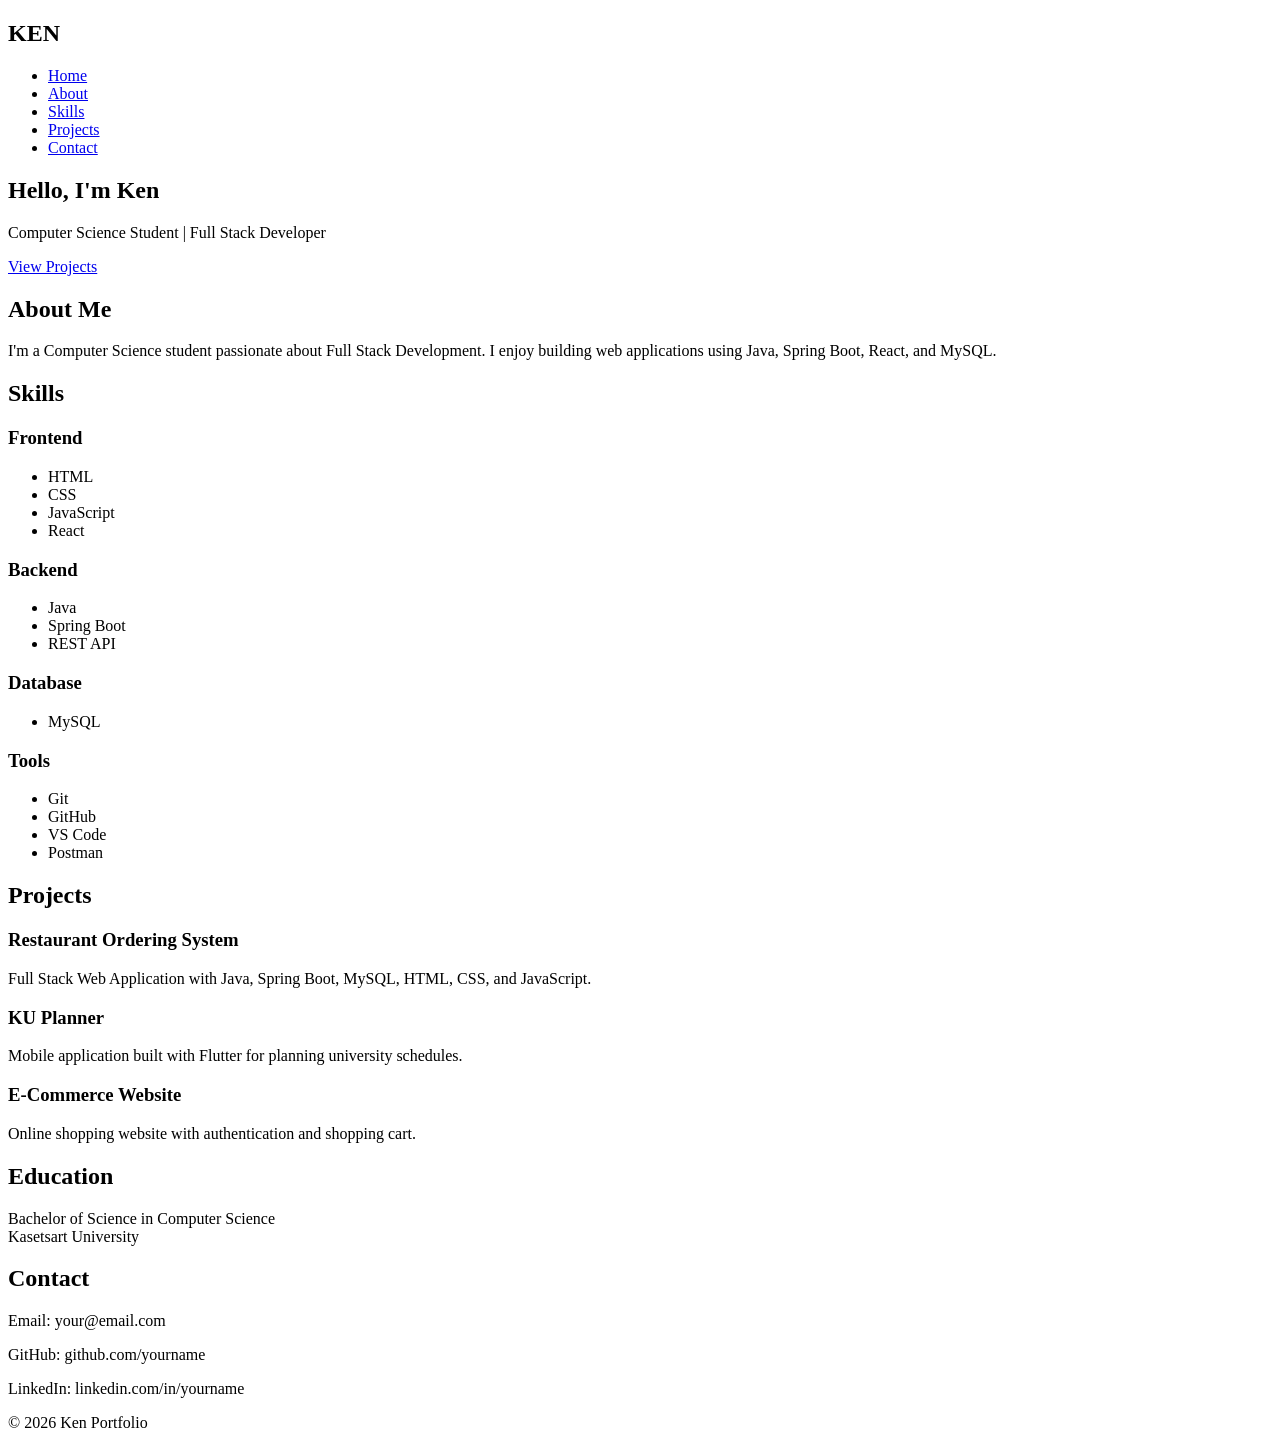
==== index.html @ 79d5e1f8 "Create html" ====
<!DOCTYPE html>
<html lang="en">
<head>
    <meta charset="UTF-8">
    <meta name="viewport" content="width=device-width, initial-scale=1.0">
    <title>My Portfolio</title>
    <link rel="stylesheet" href="style.css">
</head>
<body>

<header>
    <nav>
        <h2>KEN</h2>
        <ul>
            <li><a href="#home">Home</a></li>
            <li><a href="#about">About</a></li>
            <li><a href="#skills">Skills</a></li>
            <li><a href="#projects">Projects</a></li>
            <li><a href="#contact">Contact</a></li>
        </ul>
    </nav>
</header>

<section id="home">
    <h1>Hello, I'm Ken</h1>
    <p>Computer Science Student | Full Stack Developer</p>
    <a href="#projects">View Projects</a>
</section>

<section id="about">
    <h2>About Me</h2>
    <p>
        I'm a Computer Science student passionate about Full Stack Development.
        I enjoy building web applications using Java, Spring Boot, React, and MySQL.
    </p>
</section>

<section id="skills">
    <h2>Skills</h2>

    <h3>Frontend</h3>
    <ul>
        <li>HTML</li>
        <li>CSS</li>
        <li>JavaScript</li>
        <li>React</li>
    </ul>

    <h3>Backend</h3>
    <ul>
        <li>Java</li>
        <li>Spring Boot</li>
        <li>REST API</li>
    </ul>

    <h3>Database</h3>
    <ul>
        <li>MySQL</li>
    </ul>

    <h3>Tools</h3>
    <ul>
        <li>Git</li>
        <li>GitHub</li>
        <li>VS Code</li>
        <li>Postman</li>
    </ul>
</section>

<section id="projects">
    <h2>Projects</h2>

    <div class="project">
        <h3>Restaurant Ordering System</h3>
        <p>
            Full Stack Web Application with Java, Spring Boot, MySQL, HTML, CSS, and JavaScript.
        </p>
    </div>

    <div class="project">
        <h3>KU Planner</h3>
        <p>
            Mobile application built with Flutter for planning university schedules.
        </p>
    </div>

    <div class="project">
        <h3>E-Commerce Website</h3>
        <p>
            Online shopping website with authentication and shopping cart.
        </p>
    </div>
</section>

<section id="education">
    <h2>Education</h2>

    <p>
        Bachelor of Science in Computer Science
        <br>
        Kasetsart University
    </p>
</section>

<section id="contact">
    <h2>Contact</h2>

    <p>Email: your@email.com</p>
    <p>GitHub: github.com/yourname</p>
    <p>LinkedIn: linkedin.com/in/yourname</p>
</section>

<footer>
    <p>© 2026 Ken Portfolio</p>
</footer>

</body>
</html>
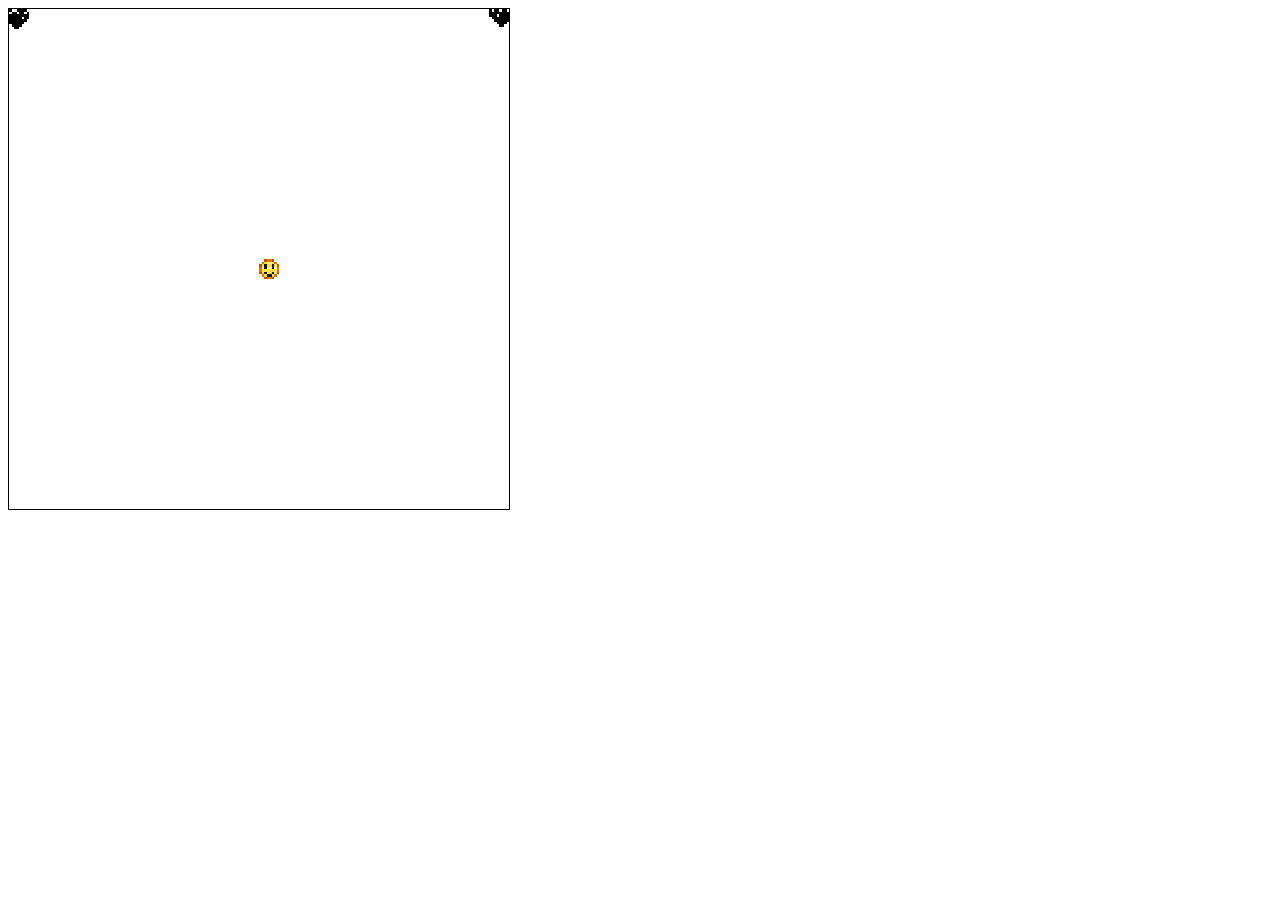
==== commit 594cf25f: "ICG Updated the HTML structure and added JavaScript for canvas drawing functionality." ====
--- a/index.html
+++ b/index.html
@@ -1,118 +1,286 @@
-<!DOCTYPE html>
-<html lang="en">
+<html>
 <head>
-    <meta charset="UTF-8">
-    <meta name="viewport" content="width=device-width, initial-scale=1.0">
-    <title>My Portfolio</title>
-    <link rel="stylesheet" href="style.css">
+<title>Raster Graphics</title>
 </head>
 <body>
 
-<header>
-    <nav>
-        <h2>KEN</h2>
-        <ul>
-            <li><a href="#home">Home</a></li>
-            <li><a href="#about">About</a></li>
-            <li><a href="#skills">Skills</a></li>
-            <li><a href="#projects">Projects</a></li>
-            <li><a href="#contact">Contact</a></li>
-        </ul>
-    </nav>
-</header>
-
-<section id="home">
-    <h1>Hello, I'm Ken</h1>
-    <p>Computer Science Student | Full Stack Developer</p>
-    <a href="#projects">View Projects</a>
-</section>
-
-<section id="about">
-    <h2>About Me</h2>
-    <p>
-        I'm a Computer Science student passionate about Full Stack Development.
-        I enjoy building web applications using Java, Spring Boot, React, and MySQL.
-    </p>
-</section>
-
-<section id="skills">
-    <h2>Skills</h2>
-
-    <h3>Frontend</h3>
-    <ul>
-        <li>HTML</li>
-        <li>CSS</li>
-        <li>JavaScript</li>
-        <li>React</li>
-    </ul>
-
-    <h3>Backend</h3>
-    <ul>
-        <li>Java</li>
-        <li>Spring Boot</li>
-        <li>REST API</li>
-    </ul>
-
-    <h3>Database</h3>
-    <ul>
-        <li>MySQL</li>
-    </ul>
-
-    <h3>Tools</h3>
-    <ul>
-        <li>Git</li>
-        <li>GitHub</li>
-        <li>VS Code</li>
-        <li>Postman</li>
-    </ul>
-</section>
-
-<section id="projects">
-    <h2>Projects</h2>
-
-    <div class="project">
-        <h3>Restaurant Ordering System</h3>
-        <p>
-            Full Stack Web Application with Java, Spring Boot, MySQL, HTML, CSS, and JavaScript.
-        </p>
-    </div>
-
-    <div class="project">
-        <h3>KU Planner</h3>
-        <p>
-            Mobile application built with Flutter for planning university schedules.
-        </p>
-    </div>
-
-    <div class="project">
-        <h3>E-Commerce Website</h3>
-        <p>
-            Online shopping website with authentication and shopping cart.
-        </p>
-    </div>
-</section>
-
-<section id="education">
-    <h2>Education</h2>
-
-    <p>
-        Bachelor of Science in Computer Science
-        <br>
-        Kasetsart University
-    </p>
-</section>
-
-<section id="contact">
-    <h2>Contact</h2>
-
-    <p>Email: your@email.com</p>
-    <p>GitHub: github.com/yourname</p>
-    <p>LinkedIn: linkedin.com/in/yourname</p>
-</section>
-
-<footer>
-    <p>© 2026 Ken Portfolio</p>
-</footer>
-
+
+<canvas id="canvas" width="200" height="200"
+style="width:500px; height:500px; border:1px solid #000; image-rendering: pixelated;">
+</canvas>
+
+<script>
+const canvas = document.getElementById('canvas');
+const ctx = canvas.getContext('2d');
+const imageData = ctx.createImageData(canvas.width, canvas.height);
+const pixels = imageData.data; // Array of color [R,G,B,A, R,G,B,A, ...]
+
+function putPixel(x, y, r, g, b, a = 255) {
+  const idx = (y * canvas.width + x) * 4; // หา index แรกของ pixel (x,y)
+  pixels[idx] = r;
+  pixels[idx + 1] = g;
+  pixels[idx + 2] = b;
+  pixels[idx + 3] = a;
+}
+
+function drawLine(x1, y1, x2, y2, r, g, b, a = 255) {
+  const dx = Math.abs(x2 - x1);
+  const dy = Math.abs(y2 - y1);
+
+  if(dx > dy) {
+    const m = (y2 - y1) / (x2 - x1);
+    const c = y1 - m * x1;
+    for (let x = Math.min(x1, x2); x <= Math.max(x1, x2); x++) {
+      const y = Math.round(m * x + c);
+      putPixel(x, y, r, g, b, a);
+    }
+  } else {
+    const m = (x2 - x1) / (y2 - y1);
+    const c = x1 - m * y1;
+    for (let y = Math.min(y1, y2); y <= Math.max(y1, y2); y++) {
+      const x = Math.round(m * y + c);
+      putPixel(x, y, r, g, b, a);
+    }
+  }
+}
+
+function drawRect(x1, y1, x2, y2, r, g, b, a = 255) {
+  drawLine(x1, y1, x2, y1, r, g, b, a); // Top edge
+  drawLine(x2, y1, x2, y2, r, g, b, a); // Right edge
+  drawLine(x2, y2, x1, y2, r, g, b, a); // Bottom edge
+  drawLine(x1, y2, x1, y1, r, g, b, a); // Left edge
+}
+
+function drawRectFilled(x1, y1, x2, y2, r, g, b, a = 255) {
+  for (let y = y1; y <= y2; y++) {
+    for (let x = x1; x <= x2; x++) {
+      putPixel(x, y, r, g, b, a);
+    }
+  }
+}
+
+function drawRectGradient(x1, y1, x2, y2, r1, g1, b1, r2, g2, b2) {
+  for (let y = y1; y <= y2; y++) {
+    const t = (y - y1) / (y2 - y1);
+    const r = Math.round(r1 * (1 - t) + r2 * t);
+    const g = Math.round(g1 * (1 - t) + g2 * t);
+    const b = Math.round(b1 * (1 - t) + b2 * t);
+    for (let x = x1; x <= x2; x++) {
+      putPixel(x, y, r, g, b);
+    }
+  }
+}
+
+function drawEllipse(cx, cy, rx, ry, r, g, b, a = 255) {
+  for (let y = -ry; y <= ry; y++) {
+    for (let x = -rx; x <= rx; x++) {
+      if ((x * x) / (rx * rx) + (y * y) / (ry * ry) < 1) {
+        putPixel(cx + x, cy + y, r, g, b, a);
+      }
+    }
+  }
+}
+
+function drawSprite(sprite, x, y, r, g, b, a = 255) {
+  for (let j = 0; j < sprite.length; j++) {
+    for (let i = 0; i < sprite[j].length; i++) {
+      if (sprite[j][i] === 1) {
+
+        putPixel(x + i, y + j, r, g, b, a);
+      }
+    }
+  }
+}
+function drawSpriteRotation(sprite, x, y, degree, r, g, b, a = 255) {
+  for (let j = 0; j < sprite.length; j++) {
+    for (let i = 0; i < sprite[j].length; i++) {
+      if (sprite[j][i] === 1) {
+        const cX = i - sprite[j].length / 2;
+        const cY = j - sprite.length / 2;
+        const rad = degree * Math.PI / 180;
+        const x_rotated = Math.round(cX * Math.cos(rad) - cY * Math.sin(rad));
+        const y_rotated = Math.round(cX * Math.sin(rad) + cY * Math.cos(rad));
+        putPixel(x_rotated + x, y_rotated + y, r, g, b, a);
+      }
+    }
+  }
+}
+function drawSpriteRotateScale(sprite, x, y, degree, scaleX, scaleY, r, g, b, a = 255) {
+  for (let j = 0; j < sprite.length; j++) {
+    for (let i = 0; i < sprite[j].length; i++) {
+      if (sprite[j][i] === 1) {
+        
+        // Center the pixel coordinates
+        const cX = i - (sprite[j].length / 2);
+        const cY = j - (sprite.length / 2);
+        // Rotate
+        const rad = degree * Math.PI / 180;
+        const x_rotated = Math.round(cX * Math.cos(rad) - cY * Math.sin(rad));
+        const y_rotated = Math.round(cX * Math.sin(rad) + cY * Math.cos(rad));
+
+        // Scale
+        const x_rotated_scaled = Math.round(x_rotated * scaleX);
+        const y_rotated_scaled = Math.round(y_rotated * scaleY);
+
+        //putPixel(x + x_rotated_scaled, y + y_rotated_scaled, r, g, b, a);
+        drawEllipse(x + x_rotated_scaled, y + y_rotated_scaled, Math.round(scaleX), Math.round(scaleY), r, g, b, a); // Draw a small ellipse instead of a pixel
+      }
+    }
+  }
+}
+const spaceInvaderSprite2 = [
+            [0, 1, 1, 0, 0, 0, 0, 0, 0, 0, 0, 0, 0, 0, 1, 1],
+            [0, 1, 1, 0, 0, 0, 0, 1, 1, 1, 0, 0, 0, 0, 1, 1],
+            [0, 1, 1, 0, 0, 0, 1, 1, 1, 1, 1, 1, 0, 0, 1, 1],
+            [0, 1, 1, 0, 1, 1, 1, 1, 1, 1, 1, 1, 1, 0, 1, 1],
+            [0, 1, 1, 0, 1, 0, 0, 0, 0, 0, 0, 0, 1, 0, 1, 1],
+            [0, 1, 1, 0, 1, 0, 0, 0, 0, 0, 0, 0, 1, 0, 1, 1],
+            [0, 1, 1, 0, 1, 0, 0, 0, 0, 0, 0, 0, 1, 0, 1, 1],
+            [0, 1, 1, 1, 1, 0, 0, 1, 1, 0, 0, 1, 1, 1, 1, 0],
+            [1, 0, 1, 1, 0, 1, 1, 0, 0, 1, 1, 0, 1, 1, 0, 1],
+            [1, 1, 1, 1, 1, 1, 1, 1, 1, 1, 1, 1, 1, 1, 1, 1],
+            [1, 1, 1, 0, 1, 1, 1, 1, 1, 1, 1, 1, 1, 0, 1, 1],
+            [0, 1, 1, 1, 1, 1, 1, 1, 1, 1, 1, 1, 1, 1, 1, 0],
+            [0, 0, 1, 1, 1, 1, 1, 1, 1, 1, 1, 1, 1, 1, 0, 0],
+            [0, 0, 0, 1, 1, 1, 1, 0, 0, 1, 1, 1, 1, 0, 0, 0],
+            [0, 0, 0, 0, 1, 1, 0, 0, 0, 0, 1, 1, 0, 0, 0, 0],
+        ];
+
+
+
+
+function toScaledMousePos(posX, posY) {
+  const rect = canvas.getBoundingClientRect();
+  const scaleX = canvas.width / rect.width;
+  const scaleY = canvas.height / rect.height;
+  return {
+    x: Math.floor((posX - rect.left) * scaleX),
+    y: Math.floor((posY - rect.top) * scaleY)
+  };
+}
+
+const spaceInvaderSprite = 
+   [
+    [0, 0, 1, 0, 0, 1, 0, 0],
+    [0, 0, 0, 1, 1, 0, 0, 0],
+    [0, 0, 1, 1, 1, 1, 0, 0],
+    [0, 1, 1, 1, 1, 1, 1, 0],
+    [1, 1, 0, 1, 1, 0, 1, 1],
+    [1, 1, 1, 1, 1, 1, 1, 1],
+    [1, 0, 1, 0, 0, 1, 0, 1],
+    [0, 1, 0, 1, 1, 0, 1, 0],
+   ];
+const smileSprite = 
+   [
+    [0, 0, 1, 1, 1, 1, 0, 0],
+    [0, 1, 0, 0, 0, 0, 1, 0],
+    [1, 0, 1, 0, 0, 1, 0, 1],
+    [1, 0, 0, 0, 0, 0, 0, 1],
+    [1, 0, 1, 0, 0, 1, 0, 1],
+    [1, 0, 0, 1, 1, 0, 0, 1],
+    [0, 1, 0, 0, 0, 0, 1, 0],
+    [0, 0, 1, 1, 1, 1, 0, 0],
+   ];
+const smileSprite24Bit = [
+  [null,       null,       0xB45309, 0xD97706, 0xD97706, 0xB45309, null,       null      ],
+  [null,       0xD97706,   0xFDE047, 0xFEF08A, 0xFEF08A, 0xFDE047, 0xD97706, null      ],
+  [0xB45309,   0xFDE047,   0x111827, 0xFDE047, 0xFDE047, 0x111827, 0xFDE047, 0xB45309  ],
+  [0xD97706,   0xFEF08A,   0x111827, 0xFEF08A, 0xFEF08A, 0x111827, 0xFEF08A, 0xD97706  ],
+  [0xD97706,   0xFDE047,   0xFDE047, 0xFDE047, 0xFDE047, 0xFDE047, 0xFDE047, 0xD97706  ],
+  [0xB45309,   0xFDE047,   0x111827, 0xFDE047, 0xFDE047, 0x111827, 0xFDE047, 0xB45309  ],
+  [null,       0xD97706,   0xFDE047, 0x111827, 0x111827, 0xFDE047, 0xD97706, null      ],
+  [null,       null,       0xB45309, 0xD97706, 0xD97706, 0xB45309, null,       null      ],
+];
+let isDragging = false; 
+let previousX = 0;
+let previousY = 0;
+let r = 0, g = 0, b = 0, a = 255; // Default color
+
+canvas.addEventListener('click', (event) => {
+
+});
+
+canvas.addEventListener('mousedown', (event) => {
+  isDragging = true;
+  console.log('Mouse down', event.offsetX, event.offsetY);
+});
+
+canvas.addEventListener('mouseup', (event) => {
+  isDragging = false;
+  console.log('Mouse up', event.offsetX, event.offsetY);
+});
+ MouseX=0;
+ Mousey=0;
+canvas.addEventListener('mousemove', (event) => {
+
+  const { x, y } = toScaledMousePos(event.clientX, event.clientY);
+    MouseX = x;
+    Mousey = y;
+  if(isDragging) {
+    drawLine(previousX, previousY, x, y, r, g, b); // Draw a line from previous position to current position with the current color
+    //putPixel(x, y, r, g, b); // Draw a pixel at current position with the current color
+    ctx.putImageData(imageData, 0, 0);
+  }
+  previousX = x;
+  previousY = y;
+});
+
+window.addEventListener('keydown', (event) => {
+  console.log('Key down:', event.key);
+  if(event.key === '1') {
+    r = 255; g = 0; b = 0; // Change to red
+  }
+  else if(event.key === '2') {
+    r = 0; g = 255; b = 0; // Change to green
+  }
+  else if(event.key === '3') {
+    r = 0; g = 0; b = 255; // Change to blue
+  }
+  else if (event.key == 'ArrowLeft') {
+        degree -= 5;
+      }else if (event.key == 'ArrowRight') {
+        degree += 5;
+      }else if (event.key == 'ArrowUp') {
+        scale += 0.1;
+      }else if (event.key == 'ArrowDown') {
+        scale -= 0.1 ;
+      }
+ 
+});
+window.addEventListener('keyup', (event) => {
+  console.log('Key up:', event.key);
+});
+
+function drawSprite24Bit(sprite, x, y) {
+  for (let j = 0; j < sprite.length; j++) {
+    for (let i = 0; i < sprite[j].length; i++) {
+      const color = sprite[j][i];
+
+      if (color !== null) {
+        const r = (color >> 16) & 255;
+        const g = (color >> 8) & 255;
+        const b = color & 255;
+        putPixel(x + i, y + j, r, g, b);
+      }
+    }
+  }
+}
+
+let scale = 1;
+let degree =0;
+
+ctx.putImageData(imageData, 0, 0);
+function animation(){
+    drawRectFilled(0,0,canvas.width-1,canvas.height-1,255,255,255);
+    drawSprite24Bit(smileSprite24Bit,100,100);
+    drawSpriteRotateScale(spaceInvaderSprite2, MouseX, Mousey,degree,scale,scale, 0, 0, 0);
+    ctx.putImageData(imageData, 0, 0);
+    requestAnimationFrame(animation);
+}
+animation();
+
+
+
+</script>
 </body>
 </html>
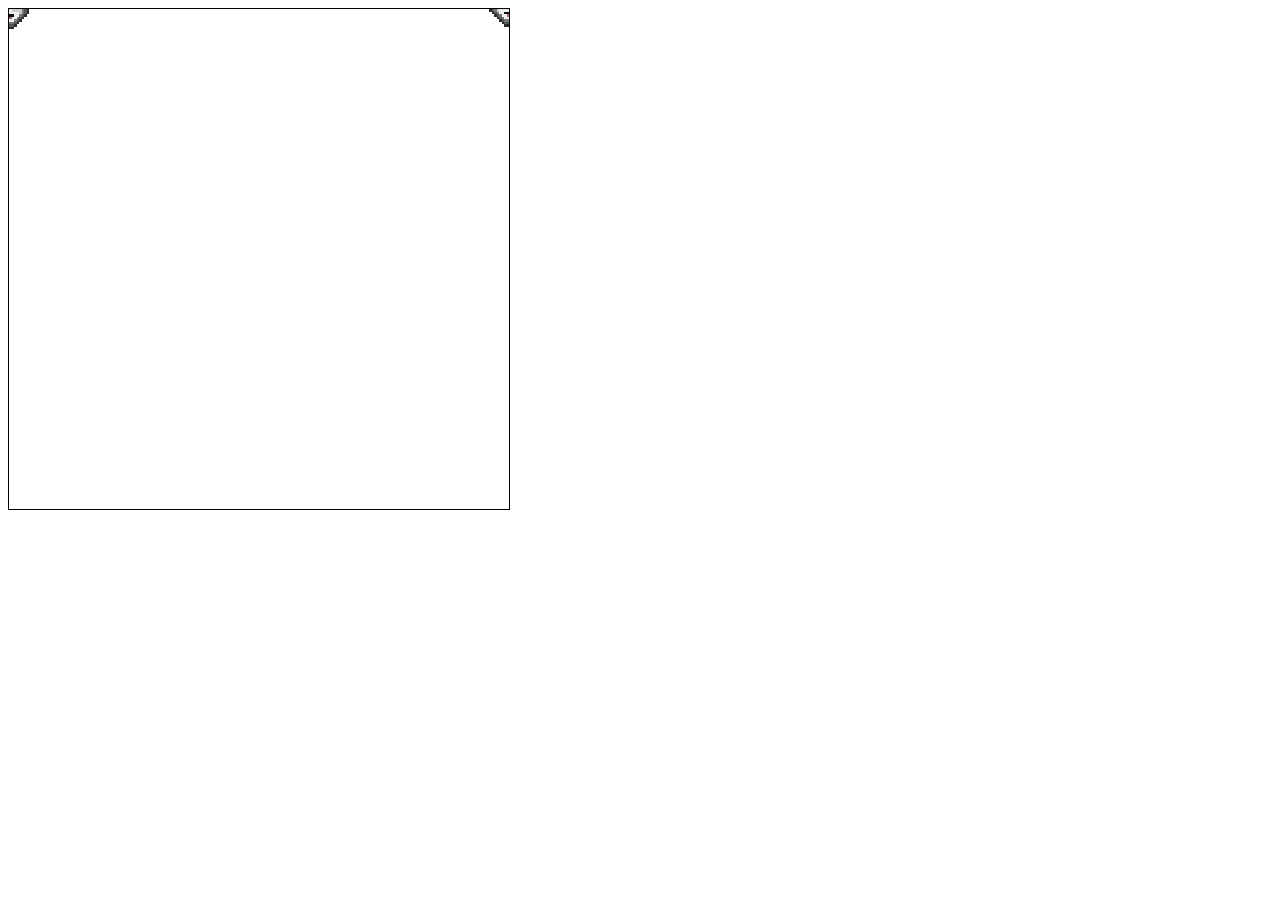
==== commit d25930f3: "wolf24bit" ====
--- a/index.html
+++ b/index.html
@@ -85,26 +85,12 @@
   for (let j = 0; j < sprite.length; j++) {
     for (let i = 0; i < sprite[j].length; i++) {
       if (sprite[j][i] === 1) {
-
         putPixel(x + i, y + j, r, g, b, a);
       }
     }
   }
 }
-function drawSpriteRotation(sprite, x, y, degree, r, g, b, a = 255) {
-  for (let j = 0; j < sprite.length; j++) {
-    for (let i = 0; i < sprite[j].length; i++) {
-      if (sprite[j][i] === 1) {
-        const cX = i - sprite[j].length / 2;
-        const cY = j - sprite.length / 2;
-        const rad = degree * Math.PI / 180;
-        const x_rotated = Math.round(cX * Math.cos(rad) - cY * Math.sin(rad));
-        const y_rotated = Math.round(cX * Math.sin(rad) + cY * Math.cos(rad));
-        putPixel(x_rotated + x, y_rotated + y, r, g, b, a);
-      }
-    }
-  }
-}
+
 function drawSpriteRotateScale(sprite, x, y, degree, scaleX, scaleY, r, g, b, a = 255) {
   for (let j = 0; j < sprite.length; j++) {
     for (let i = 0; i < sprite[j].length; i++) {
@@ -113,6 +99,7 @@
         // Center the pixel coordinates
         const cX = i - (sprite[j].length / 2);
         const cY = j - (sprite.length / 2);
+
         // Rotate
         const rad = degree * Math.PI / 180;
         const x_rotated = Math.round(cX * Math.cos(rad) - cY * Math.sin(rad));
@@ -128,7 +115,53 @@
     }
   }
 }
-const spaceInvaderSprite2 = [
+
+function drawSprite24BitRotateScale(sprite, x, y, degree, scaleX, scaleY) {
+  for (let j = 0; j < sprite.length; j++) {
+    for (let i = 0; i < sprite[j].length; i++) {
+      const color = sprite[j][i];
+
+      if (color !== null) {
+        const r = (color >> 16) & 255;
+        const g = (color >> 8) & 255;
+        const b = color & 255;
+
+        // Center the pixel coordinates
+        const cX = i - (sprite[j].length / 2);
+        const cY = j - (sprite.length / 2);
+
+        // Rotate
+        const rad = degree * Math.PI / 180;
+        const x_rotated = Math.round(cX * Math.cos(rad) - cY * Math.sin(rad));
+        const y_rotated = Math.round(cX * Math.sin(rad) + cY * Math.cos(rad));
+
+        // Scale
+        const x_rotated_scaled = Math.round(x_rotated * scaleX);
+        const y_rotated_scaled = Math.round(y_rotated * scaleY);  
+
+        putPixel(x + x_rotated_scaled, y + y_rotated_scaled, r, g, b);
+      }
+    }
+  }
+}
+
+
+
+
+
+
+function toScaledMousePos(posX, posY) {
+  const rect = canvas.getBoundingClientRect();
+  const scaleX = canvas.width / rect.width;
+  const scaleY = canvas.height / rect.height;
+  return {
+    x: Math.floor((posX - rect.left) * scaleX),
+    y: Math.floor((posY - rect.top) * scaleY)
+  };
+}
+
+
+const spaceInvaderSprite = [
             [0, 1, 1, 0, 0, 0, 0, 0, 0, 0, 0, 0, 0, 0, 1, 1],
             [0, 1, 1, 0, 0, 0, 0, 1, 1, 1, 0, 0, 0, 0, 1, 1],
             [0, 1, 1, 0, 0, 0, 1, 1, 1, 1, 1, 1, 0, 0, 1, 1],
@@ -144,43 +177,25 @@
             [0, 0, 1, 1, 1, 1, 1, 1, 1, 1, 1, 1, 1, 1, 0, 0],
             [0, 0, 0, 1, 1, 1, 1, 0, 0, 1, 1, 1, 1, 0, 0, 0],
             [0, 0, 0, 0, 1, 1, 0, 0, 0, 0, 1, 1, 0, 0, 0, 0],
+        ];   
+const smileSprite16x16 = [
+            [0, 0, 0, 0, 0, 0, 0, 0, 0, 0, 0, 0, 0, 0, 0, 0],
+            [0, 0, 0, 0, 0, 1, 1, 1, 1, 1, 1, 0, 0, 0, 0, 0],
+            [0, 0, 0, 1, 1, 0, 0, 0, 0, 0, 0, 1, 1, 0, 0, 0],
+            [0, 0, 1, 0, 0, 0, 0, 0, 0, 0, 0, 0, 0, 1, 0, 0],
+            [0, 1, 0, 0, 0, 0, 0, 0, 0, 0, 0, 0, 0, 0, 1, 0],
+            [0, 1, 0, 0, 1, 1, 0, 0, 0, 0, 1, 1, 0, 0, 1, 0],
+            [0, 1, 0, 0, 1, 1, 0, 0, 0, 0, 1, 1, 0, 0, 1, 0],
+            [0, 1, 0, 0, 0, 0, 0, 0, 0, 0, 0, 0, 0, 0, 1, 0],
+            [0, 1, 0, 0, 0, 0, 0, 0, 0, 0, 0, 0, 0, 0, 1, 0],
+            [0, 1, 0, 0, 1, 0, 0, 0, 0, 0, 0, 1, 0, 0, 1, 0],
+            [0, 1, 0, 0, 0, 1, 0, 0, 0, 0, 1, 0, 0, 0, 1, 0],
+            [0, 1, 0, 0, 0, 0, 1, 1, 1, 1, 0, 0, 0, 0, 1, 0],
+            [0, 0, 1, 0, 0, 0, 0, 0, 0, 0, 0, 0, 0, 1, 0, 0],
+            [0, 0, 0, 1, 1, 0, 0, 0, 0, 0, 0, 1, 1, 0, 0, 0],
+            [0, 0, 0, 0, 0, 1, 1, 1, 1, 1, 1, 0, 0, 0, 0, 0],
+            [0, 0, 0, 0, 0, 0, 0, 0, 0, 0, 0, 0, 0, 0, 0, 0],
         ];
-
-
-
-
-function toScaledMousePos(posX, posY) {
-  const rect = canvas.getBoundingClientRect();
-  const scaleX = canvas.width / rect.width;
-  const scaleY = canvas.height / rect.height;
-  return {
-    x: Math.floor((posX - rect.left) * scaleX),
-    y: Math.floor((posY - rect.top) * scaleY)
-  };
-}
-
-const spaceInvaderSprite = 
-   [
-    [0, 0, 1, 0, 0, 1, 0, 0],
-    [0, 0, 0, 1, 1, 0, 0, 0],
-    [0, 0, 1, 1, 1, 1, 0, 0],
-    [0, 1, 1, 1, 1, 1, 1, 0],
-    [1, 1, 0, 1, 1, 0, 1, 1],
-    [1, 1, 1, 1, 1, 1, 1, 1],
-    [1, 0, 1, 0, 0, 1, 0, 1],
-    [0, 1, 0, 1, 1, 0, 1, 0],
-   ];
-const smileSprite = 
-   [
-    [0, 0, 1, 1, 1, 1, 0, 0],
-    [0, 1, 0, 0, 0, 0, 1, 0],
-    [1, 0, 1, 0, 0, 1, 0, 1],
-    [1, 0, 0, 0, 0, 0, 0, 1],
-    [1, 0, 1, 0, 0, 1, 0, 1],
-    [1, 0, 0, 1, 1, 0, 0, 1],
-    [0, 1, 0, 0, 0, 0, 1, 0],
-    [0, 0, 1, 1, 1, 1, 0, 0],
-   ];
 const smileSprite24Bit = [
   [null,       null,       0xB45309, 0xD97706, 0xD97706, 0xB45309, null,       null      ],
   [null,       0xD97706,   0xFDE047, 0xFEF08A, 0xFEF08A, 0xFDE047, 0xD97706, null      ],
@@ -191,10 +206,70 @@
   [null,       0xD97706,   0xFDE047, 0x111827, 0x111827, 0xFDE047, 0xD97706, null      ],
   [null,       null,       0xB45309, 0xD97706, 0xD97706, 0xB45309, null,       null      ],
 ];
+
+// Literal 32x32 array: each item is 0xRRGGBB or null.
+const smileSprite24Bit32x32 = [
+  [null, null, null, null, null, null, null, null, null, null, null, null, null, null, null, null, null, null, null, null, null, null, null, null, null, null, null, null, null, null, null, null],
+  [null, null, null, null, null, null, null, null, null, null, null, null, 0xC76A08, 0xC76A08, 0xC76A08, 0xC76A08, 0xC76A08, 0xC76A08, 0xC76A08, 0xC76A08, null, null, null, null, null, null, null, null, null, null, null, null],
+  [null, null, null, null, null, null, null, null, null, 0xC76A08, 0xC76A08, 0xC76A08, 0xC76A08, 0xFFDF48, 0xFFDF48, 0xFFDF48, 0xFFDF48, 0xFFDF48, 0xFFDF48, 0xC76A08, 0xC76A08, 0xC76A08, 0xC76A08, null, null, null, null, null, null, null, null, null],
+  [null, null, null, null, null, null, null, null, 0xC76A08, 0xC76A08, 0xFFDE47, 0xFFDE47, 0xFFDE47, 0xFFDE47, 0xFFDE47, 0xFFDE47, 0xFFDE47, 0xFFDE47, 0xFFDE47, 0xFFDE47, 0xFFDE47, 0xFFDE47, 0xC76A08, 0xC76A08, null, null, null, null, null, null, null, null],
+  [null, null, null, null, null, null, 0xC76A08, 0xC76A08, 0xFFDD45, 0xFFDD45, 0xFFDD45, 0xFFDD45, 0xFFDD45, 0xFFDD45, 0xFFDD45, 0xFFDD45, 0xFFDD45, 0xFFDD45, 0xFFDD45, 0xFFDD45, 0xFFDD45, 0xFFDD45, 0xFFDD45, 0xFFDD45, 0xC76A08, 0xC76A08, null, null, null, null, null, null],
+  [null, null, null, null, null, 0xC76A08, 0xC76A08, 0xFFDC44, 0xFFDC44, 0xFFDC44, 0xFFDC44, 0xFFDC44, 0xFFDC44, 0xFFDC44, 0xFFDC44, 0xFFDC44, 0xFFDC44, 0xFFDC44, 0xFFDC44, 0xFFDC44, 0xFFDC44, 0xFFDC44, 0xFFDC44, 0xFFDC44, 0xFFDC44, 0xC76A08, 0xC76A08, null, null, null, null, null],
+  [null, null, null, null, 0xC76A08, 0xC76A08, 0xFFDA43, 0xFFDA43, 0xFFDA43, 0xFFDA43, 0xFFDA43, 0xFFDA43, 0xFFDA43, 0xFFDA43, 0xFFDA43, 0xFFDA43, 0xFFDA43, 0xFFDA43, 0xFFDA43, 0xFFDA43, 0xFFDA43, 0xFFDA43, 0xFFDA43, 0xFFDA43, 0xFFDA43, 0xFFDA43, 0xC76A08, 0xC76A08, null, null, null, null],
+  [null, null, null, null, 0xC76A08, 0xFFD942, 0xFFD942, 0xFFD942, 0xFFD942, 0xFFD942, 0xFFD942, 0xFFD942, 0xFFD942, 0xFFD942, 0xFFD942, 0xFFD942, 0xFFD942, 0xFFD942, 0xFFD942, 0xFFD942, 0xFFD942, 0xFFD942, 0xFFD942, 0xFFD942, 0xFFD942, 0xFFD942, 0xFFD942, 0xC76A08, null, null, null, null],
+  [null, null, null, 0xC76A08, 0xFFD841, 0xFFD841, 0xFFD841, 0xFFD841, 0xFFD841, 0xFFD841, 0xFFD841, 0xFFD841, 0xFFD841, 0xFFD841, 0xFFD841, 0xFFD841, 0xFFD841, 0xFFD841, 0xFFD841, 0xFFD841, 0xFFD841, 0xFFD841, 0xFFD841, 0xFFD841, 0xFFD841, 0xFFD841, 0xFFD841, 0xFFD841, 0xC76A08, null, null, null],
+  [null, null, 0xC76A08, 0xC76A08, 0xFFD640, 0xFFD640, 0xFFD640, 0xFFD640, 0xFFD640, 0x3B2507, 0x3B2507, 0x3B2507, 0xFFD640, 0xFFD640, 0xFFD640, 0xFFD640, 0xFFD640, 0xFFD640, 0xFFD640, 0xFFD640, 0x3B2507, 0x3B2507, 0x3B2507, 0xFFD640, 0xFFD640, 0xFFD640, 0xFFD640, 0xFFD640, 0xC76A08, 0xC76A08, null, null],
+  [null, null, 0xC76A08, 0xFFD53E, 0xFFD53E, 0xFFD53E, 0xFFD53E, 0xFFD53E, 0x3B2507, 0xFFFFFF, 0x3B2507, 0x3B2507, 0x3B2507, 0xFFD53E, 0xFFD53E, 0xFFD53E, 0xFFD53E, 0xFFD53E, 0xFFD53E, 0x3B2507, 0xFFFFFF, 0x3B2507, 0x3B2507, 0x3B2507, 0xFFD53E, 0xFFD53E, 0xFFD53E, 0xFFD53E, 0xFFD53E, 0xC76A08, null, null],
+  [null, null, 0xC76A08, 0xFFD43D, 0xFFD43D, 0xFFD43D, 0xFFD43D, 0xFFD43D, 0x3B2507, 0x3B2507, 0x3B2507, 0x3B2507, 0x3B2507, 0xFFD43D, 0xFFD43D, 0xFFD43D, 0xFFD43D, 0xFFD43D, 0xFFD43D, 0x3B2507, 0x3B2507, 0x3B2507, 0x3B2507, 0x3B2507, 0xFFD43D, 0xFFD43D, 0xFFD43D, 0xFFD43D, 0xFFD43D, 0xC76A08, null, null],
+  [null, 0xC76A08, 0xC76A08, 0xFFD33C, 0xFFD33C, 0xFFD33C, 0xFFD33C, 0xFFD33C, 0x3B2507, 0x3B2507, 0x3B2507, 0x3B2507, 0x3B2507, 0xFFD33C, 0xFFD33C, 0xFFD33C, 0xFFD33C, 0xFFD33C, 0xFFD33C, 0x3B2507, 0x3B2507, 0x3B2507, 0x3B2507, 0x3B2507, 0xFFD33C, 0xFFD33C, 0xFFD33C, 0xFFD33C, 0xFFD33C, 0xC76A08, 0xC76A08, null],
+  [null, 0xC76A08, 0xFFD13B, 0xFFD13B, 0xFFD13B, 0xFFD13B, 0xFFD13B, 0xFFD13B, 0xFFD13B, 0x3B2507, 0x3B2507, 0x3B2507, 0xFFD13B, 0xFFD13B, 0xFFD13B, 0xFFD13B, 0xFFD13B, 0xFFD13B, 0xFFD13B, 0xFFD13B, 0x3B2507, 0x3B2507, 0x3B2507, 0xFFD13B, 0xFFD13B, 0xFFD13B, 0xFFD13B, 0xFFD13B, 0xFFD13B, 0xFFD13B, 0xC76A08, null],
+  [null, 0xC76A08, 0xFFD03A, 0xFFD03A, 0xFFD03A, 0xFFD03A, 0xFFD03A, 0xFFD03A, 0xFFD03A, 0xFFD03A, 0xFFD03A, 0xFFD03A, 0xFFD03A, 0xFFD03A, 0xFFD03A, 0xFFD03A, 0xFFD03A, 0xFFD03A, 0xFFD03A, 0xFFD03A, 0xFFD03A, 0xFFD03A, 0xFFD03A, 0xFFD03A, 0xFFD03A, 0xFFD03A, 0xFFD03A, 0xFFD03A, 0xFFD03A, 0xFFD03A, 0xC76A08, null],
+  [null, 0xC76A08, 0xFFCF39, 0xFFCF39, 0xFFCF39, 0xFFCF39, 0xFFCF39, 0xFFCF39, 0xFFCF39, 0xFFCF39, 0xFFCF39, 0xFFCF39, 0xFFCF39, 0xFFCF39, 0xFFCF39, 0xFFCF39, 0xFFCF39, 0xFFCF39, 0xFFCF39, 0xFFCF39, 0xFFCF39, 0xFFCF39, 0xFFCF39, 0xFFCF39, 0xFFCF39, 0xFFCF39, 0xFFCF39, 0xFFCF39, 0xFFCF39, 0xFFCF39, 0xC76A08, null],
+  [null, 0xC76A08, 0xFFCD37, 0xFFCD37, 0xFFCD37, 0xFFCD37, 0xFFCD37, 0xF58B73, 0xFFCD37, 0xFFCD37, 0xFFCD37, 0xFFCD37, 0xFFCD37, 0xFFCD37, 0xFFCD37, 0xFFCD37, 0xFFCD37, 0xFFCD37, 0xFFCD37, 0xFFCD37, 0xFFCD37, 0xFFCD37, 0xFFCD37, 0xFFCD37, 0xF58B73, 0xFFCD37, 0xFFCD37, 0xFFCD37, 0xFFCD37, 0xFFCD37, 0xC76A08, null],
+  [null, 0xC76A08, 0xFFCC36, 0xFFCC36, 0xFFCC36, 0xF58B73, 0xF58B73, 0xF58B73, 0xF58B73, 0xF58B73, 0xFFCC36, 0xFFCC36, 0xFFCC36, 0xFFCC36, 0xFFCC36, 0xFFCC36, 0xFFCC36, 0xFFCC36, 0xFFCC36, 0xFFCC36, 0xFFCC36, 0xFFCC36, 0xF58B73, 0xF58B73, 0xF58B73, 0xF58B73, 0xF58B73, 0xFFCC36, 0xFFCC36, 0xFFCC36, 0xC76A08, null],
+  [null, 0xC76A08, 0xFFCB35, 0xFFCB35, 0xF58B73, 0xF58B73, 0xF58B73, 0xF58B73, 0xF58B73, 0xF58B73, 0xF58B73, 0xFFCB35, 0xFFCB35, 0xFFCB35, 0xFFCB35, 0xFFCB35, 0xFFCB35, 0xFFCB35, 0xFFCB35, 0xFFCB35, 0xFFCB35, 0xF58B73, 0xF58B73, 0xF58B73, 0xF58B73, 0xF58B73, 0xF58B73, 0xF58B73, 0xFFCB35, 0xFFCB35, 0xC76A08, null],
+  [null, 0xC76A08, 0xC76A08, 0xFFC934, 0xFFC934, 0xF58B73, 0xF58B73, 0xF58B73, 0xF58B73, 0xF58B73, 0xFFC934, 0xFFC934, 0xFFC934, 0xFFC934, 0xFFC934, 0xFFC934, 0xFFC934, 0xFFC934, 0xFFC934, 0xFFC934, 0xFFC934, 0xFFC934, 0xF58B73, 0xF58B73, 0xF58B73, 0xF58B73, 0xF58B73, 0xFFC934, 0xFFC934, 0xC76A08, 0xC76A08, null],
+  [null, null, 0xC76A08, 0xFFC833, 0xFFC833, 0xFFC833, 0xFFC833, 0xF58B73, 0xFFC833, 0x7A2E0B, 0x7A2E0B, 0xFFC833, 0xFFC833, 0xFFC833, 0xFFC833, 0xFFC833, 0xFFC833, 0xFFC833, 0xFFC833, 0xFFC833, 0xFFC833, 0x7A2E0B, 0x7A2E0B, 0xFFC833, 0xF58B73, 0xFFC833, 0xFFC833, 0xFFC833, 0xFFC833, 0xC76A08, null, null],
+  [null, null, 0xC76A08, 0xFFC732, 0xFFC732, 0xFFC732, 0xFFC732, 0xFFC732, 0xFFC732, 0x7A2E0B, 0x7A2E0B, 0x7A2E0B, 0x7A2E0B, 0xFFC732, 0xFFC732, 0xFFC732, 0xFFC732, 0xFFC732, 0xFFC732, 0x7A2E0B, 0x7A2E0B, 0x7A2E0B, 0x7A2E0B, 0xFFC732, 0xFFC732, 0xFFC732, 0xFFC732, 0xFFC732, 0xFFC732, 0xC76A08, null, null],
+  [null, null, 0xC76A08, 0xC76A08, 0xFFC630, 0xFFC630, 0xFFC630, 0xFFC630, 0xFFC630, 0xFFC630, 0x7A2E0B, 0x7A2E0B, 0x7A2E0B, 0x7A2E0B, 0x7A2E0B, 0x7A2E0B, 0x7A2E0B, 0x7A2E0B, 0x7A2E0B, 0x7A2E0B, 0x7A2E0B, 0x7A2E0B, 0xFFC630, 0xFFC630, 0xFFC630, 0xFFC630, 0xFFC630, 0xFFC630, 0xC76A08, 0xC76A08, null, null],
+  [null, null, null, 0xC76A08, 0xFFC42F, 0xFFC42F, 0xFFC42F, 0xFFC42F, 0xFFC42F, 0xFFC42F, 0xFFC42F, 0x7A2E0B, 0x7A2E0B, 0x7A2E0B, 0x7A2E0B, 0x7A2E0B, 0x7A2E0B, 0x7A2E0B, 0x7A2E0B, 0x7A2E0B, 0x7A2E0B, 0xFFC42F, 0xFFC42F, 0xFFC42F, 0xFFC42F, 0xFFC42F, 0xFFC42F, 0xFFC42F, 0xC76A08, null, null, null],
+  [null, null, null, null, 0xC76A08, 0xFFC32E, 0xFFC32E, 0xFFC32E, 0xFFC32E, 0xFFC32E, 0xFFC32E, 0xFFC32E, 0xFFC32E, 0x7A2E0B, 0x7A2E0B, 0x7A2E0B, 0x7A2E0B, 0x7A2E0B, 0x7A2E0B, 0xFFC32E, 0xFFC32E, 0xFFC32E, 0xFFC32E, 0xFFC32E, 0xFFC32E, 0xFFC32E, 0xFFC32E, 0xC76A08, null, null, null, null],
+  [null, null, null, null, 0xC76A08, 0xC76A08, 0xFFC22D, 0xFFC22D, 0xFFC22D, 0xFFC22D, 0xFFC22D, 0xFFC22D, 0xFFC22D, 0xFFC22D, 0xFFC22D, 0xFFC22D, 0xFFC22D, 0xFFC22D, 0xFFC22D, 0xFFC22D, 0xFFC22D, 0xFFC22D, 0xFFC22D, 0xFFC22D, 0xFFC22D, 0xFFC22D, 0xC76A08, 0xC76A08, null, null, null, null],
+  [null, null, null, null, null, 0xC76A08, 0xC76A08, 0xFFC02C, 0xFFC02C, 0xFFC02C, 0xFFC02C, 0xFFC02C, 0xFFC02C, 0xFFC02C, 0xFFC02C, 0xFFC02C, 0xFFC02C, 0xFFC02C, 0xFFC02C, 0xFFC02C, 0xFFC02C, 0xFFC02C, 0xFFC02C, 0xFFC02C, 0xFFC02C, 0xC76A08, 0xC76A08, null, null, null, null, null],
+  [null, null, null, null, null, null, 0xC76A08, 0xC76A08, 0xFFBF2B, 0xFFBF2B, 0xFFBF2B, 0xFFBF2B, 0xFFBF2B, 0xFFBF2B, 0xFFBF2B, 0xFFBF2B, 0xFFBF2B, 0xFFBF2B, 0xFFBF2B, 0xFFBF2B, 0xFFBF2B, 0xFFBF2B, 0xFFBF2B, 0xFFBF2B, 0xC76A08, 0xC76A08, null, null, null, null, null, null],
+  [null, null, null, null, null, null, null, null, 0xC76A08, 0xC76A08, 0xFFBE29, 0xFFBE29, 0xFFBE29, 0xFFBE29, 0xFFBE29, 0xFFBE29, 0xFFBE29, 0xFFBE29, 0xFFBE29, 0xFFBE29, 0xFFBE29, 0xFFBE29, 0xC76A08, 0xC76A08, null, null, null, null, null, null, null, null],
+  [null, null, null, null, null, null, null, null, null, 0xC76A08, 0xC76A08, 0xC76A08, 0xC76A08, 0xFFBD28, 0xFFBD28, 0xFFBD28, 0xFFBD28, 0xFFBD28, 0xFFBD28, 0xC76A08, 0xC76A08, 0xC76A08, 0xC76A08, null, null, null, null, null, null, null, null, null],
+  [null, null, null, null, null, null, null, null, null, null, null, null, 0xC76A08, 0xC76A08, 0xC76A08, 0xC76A08, 0xC76A08, 0xC76A08, 0xC76A08, 0xC76A08, null, null, null, null, null, null, null, null, null, null, null, null],
+  [null, null, null, null, null, null, null, null, null, null, null, null, null, null, null, null, null, null, null, null, null, null, null, null, null, null, null, null, null, null, null, null],
+];
+const wolfSprite16Bit = [
+[null,null,null,null,0x2B2B2B,0x2B2B2B,null,null,null,null,0x2B2B2B,0x2B2B2B,null,null,null,null],
+[null,null,null,0x2B2B2B,0x555555,0x555555,0x2B2B2B,null,null,0x2B2B2B,0x555555,0x555555,0x2B2B2B,null,null,null],
+[null,null,0x2B2B2B,0x555555,0x777777,0x777777,0x555555,0x2B2B2B,0x2B2B2B,0x555555,0x777777,0x777777,0x555555,0x2B2B2B,null,null],
+[null,0x2B2B2B,0x555555,0x777777,0x999999,0x999999,0x777777,0x555555,0x555555,0x777777,0x999999,0x999999,0x777777,0x555555,0x2B2B2B,null],
+[0x2B2B2B,0x555555,0x777777,0x999999,0xCCCCCC,0xCCCCCC,0x999999,0x777777,0x777777,0x999999,0xCCCCCC,0xCCCCCC,0x999999,0x777777,0x555555,0x2B2B2B],
+[0x2B2B2B,0x555555,0x777777,0xCCCCCC,0xCCCCCC,0xCCCCCC,0xCCCCCC,0x777777,0x777777,0xCCCCCC,0xCCCCCC,0xCCCCCC,0xCCCCCC,0x777777,0x555555,0x2B2B2B],
+[0x2B2B2B,0x555555,0x777777,0xCCCCCC,0x33CCFF,0xCCCCCC,0xCCCCCC,0x777777,0x777777,0xCCCCCC,0xCCCCCC,0x33CCFF,0xCCCCCC,0x777777,0x555555,0x2B2B2B],
+[0x2B2B2B,0x555555,0x777777,0xCCCCCC,0x111111,0xCCCCCC,0xCCCCCC,0x777777,0x777777,0xCCCCCC,0xCCCCCC,0x111111,0xCCCCCC,0x777777,0x555555,0x2B2B2B],
+[0x2B2B2B,0x555555,0x777777,0xCCCCCC,0xCCCCCC,0xCCCCCC,0xCCCCCC,0xEEEEEE,0xEEEEEE,0xCCCCCC,0xCCCCCC,0xCCCCCC,0xCCCCCC,0x777777,0x555555,0x2B2B2B],
+[0x2B2B2B,0x555555,0x777777,0xCCCCCC,0xEEEEEE,0xEEEEEE,0xEEEEEE,0xEEEEEE,0xEEEEEE,0xEEEEEE,0xEEEEEE,0xEEEEEE,0xCCCCCC,0x777777,0x555555,0x2B2B2B],
+[null,0x2B2B2B,0x555555,0x777777,0xEEEEEE,0xEEEEEE,0x111111,0x111111,0x111111,0x111111,0xEEEEEE,0xEEEEEE,0x777777,0x555555,0x2B2B2B,null],
+[null,null,0x2B2B2B,0x555555,0x777777,0xEEEEEE,0xEEEEEE,0xAA6666,0xAA6666,0xEEEEEE,0xEEEEEE,0x777777,0x555555,0x2B2B2B,null,null],
+[null,null,null,0x2B2B2B,0x555555,0x777777,0xEEEEEE,0xEEEEEE,0xEEEEEE,0xEEEEEE,0x777777,0x555555,0x2B2B2B,null,null,null],
+[null,null,null,null,0x2B2B2B,0x555555,0x777777,0x777777,0x777777,0x777777,0x555555,0x2B2B2B,null,null,null,null],
+[null,null,null,null,null,0x2B2B2B,0x555555,0x555555,0x555555,0x555555,0x2B2B2B,null,null,null,null,null],
+[null,null,null,null,null,null,0x2B2B2B,0x2B2B2B,0x2B2B2B,0x2B2B2B,null,null,null,null,null,null],
+];
+
 let isDragging = false; 
 let previousX = 0;
 let previousY = 0;
 let r = 0, g = 0, b = 0, a = 255; // Default color
+let degree = 0; // Default rotation degree
+let scale = 1;
+let mouseX = 0, mouseY = 0; // Mouse position
+let scaling = 0; // Default scaling factor
+let roatating = 0; // Default rotation factor
 
 canvas.addEventListener('click', (event) => {
 
@@ -209,13 +284,14 @@
   isDragging = false;
   console.log('Mouse up', event.offsetX, event.offsetY);
 });
- MouseX=0;
- Mousey=0;
+
 canvas.addEventListener('mousemove', (event) => {
 
   const { x, y } = toScaledMousePos(event.clientX, event.clientY);
-    MouseX = x;
-    Mousey = y;
+
+  mouseX = x;
+  mouseY = y;
+
   if(isDragging) {
     drawLine(previousX, previousY, x, y, r, g, b); // Draw a line from previous position to current position with the current color
     //putPixel(x, y, r, g, b); // Draw a pixel at current position with the current color
@@ -236,49 +312,56 @@
   else if(event.key === '3') {
     r = 0; g = 0; b = 255; // Change to blue
   }
-  else if (event.key == 'ArrowLeft') {
-        degree -= 5;
-      }else if (event.key == 'ArrowRight') {
-        degree += 5;
-      }else if (event.key == 'ArrowUp') {
-        scale += 0.1;
-      }else if (event.key == 'ArrowDown') {
-        scale -= 0.1 ;
-      }
- 
+
+
+  if(event.key === 'ArrowLeft') {
+    roatating = -1;
+  }
+  else if(event.key === 'ArrowRight') {
+    roatating = 1;
+  }
+
+  if(event.key === 'ArrowUp') {
+    scaling = 0.1;
+  }
+  else if(event.key === 'ArrowDown') {
+    scaling = -0.1;
+  }
+
 });
 window.addEventListener('keyup', (event) => {
   console.log('Key up:', event.key);
-});
-
-function drawSprite24Bit(sprite, x, y) {
-  for (let j = 0; j < sprite.length; j++) {
-    for (let i = 0; i < sprite[j].length; i++) {
-      const color = sprite[j][i];
-
-      if (color !== null) {
-        const r = (color >> 16) & 255;
-        const g = (color >> 8) & 255;
-        const b = color & 255;
-        putPixel(x + i, y + j, r, g, b);
-      }
-    }
-  }
-}
-
-let scale = 1;
-let degree =0;
+  if(event.key === 'ArrowUp') {
+    scaling = 0;
+  }
+  else if(event.key === 'ArrowDown') {
+    scaling = 0;
+  }
+
+  if(event.key === 'ArrowLeft') {
+    roatating = 0;
+  }
+  else if(event.key === 'ArrowRight') {
+    roatating = 0;
+  }
+});
+
+
+
 
 ctx.putImageData(imageData, 0, 0);
-function animation(){
-    drawRectFilled(0,0,canvas.width-1,canvas.height-1,255,255,255);
-    drawSprite24Bit(smileSprite24Bit,100,100);
-    drawSpriteRotateScale(spaceInvaderSprite2, MouseX, Mousey,degree,scale,scale, 0, 0, 0);
-    ctx.putImageData(imageData, 0, 0);
-    requestAnimationFrame(animation);
-}
-animation();
-
+
+function animate() {
+  drawRectFilled(0, 0, canvas.width - 1, canvas.height - 1, 255, 255, 255); // Clear the canvas with black
+  scale += scaling; // Update scale based on key press
+  degree += roatating; // Update rotation based on key press
+
+  //drawSpriteRotateScale(smileSprite16x16, mouseX, mouseY, degree, scale, scale, 0, 0, 255); // Draw a cyan space invader sprite with rotation and scaling
+  drawSprite24BitRotateScale(wolfSprite16Bit, mouseX, mouseY, degree, scale, scale); // Draw a cyan space invader sprite with rotation and scaling
+  ctx.putImageData(imageData, 0, 0);
+  requestAnimationFrame(animate);
+}
+animate();
 
 
 </script>
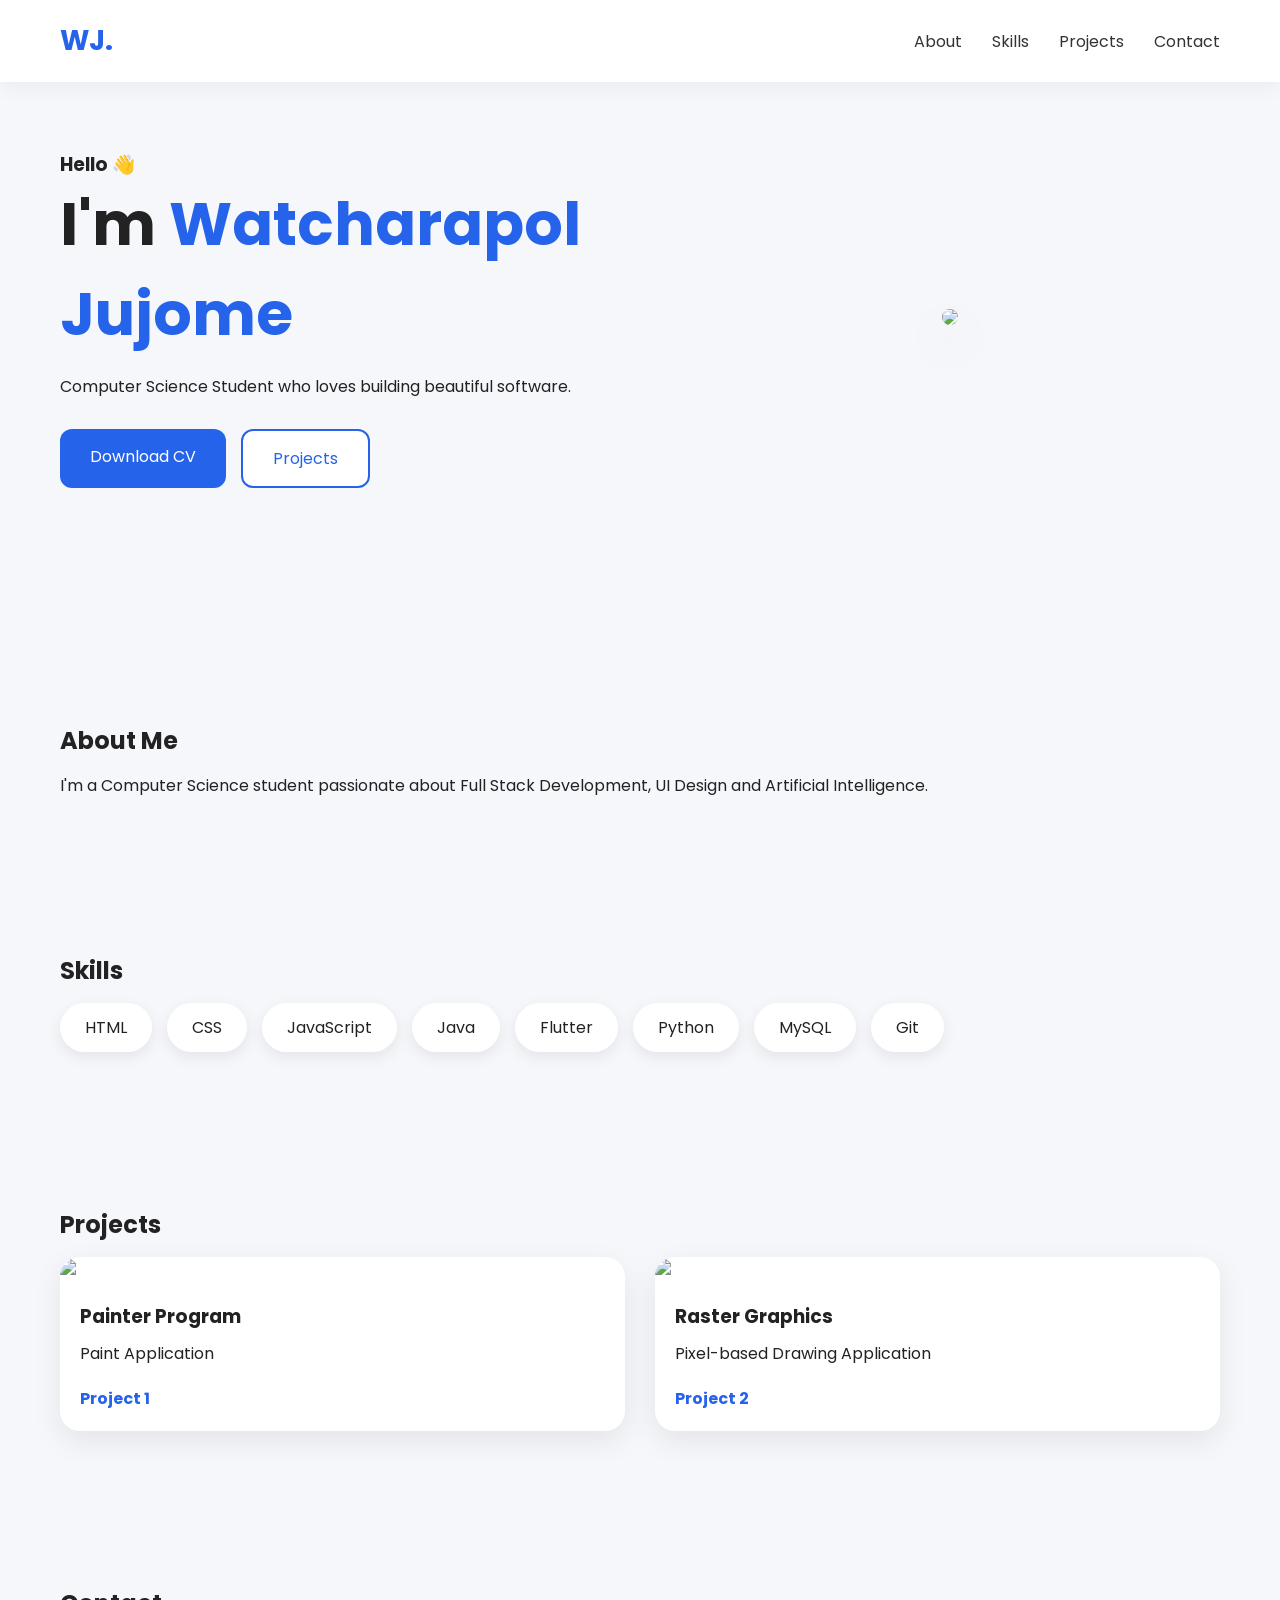
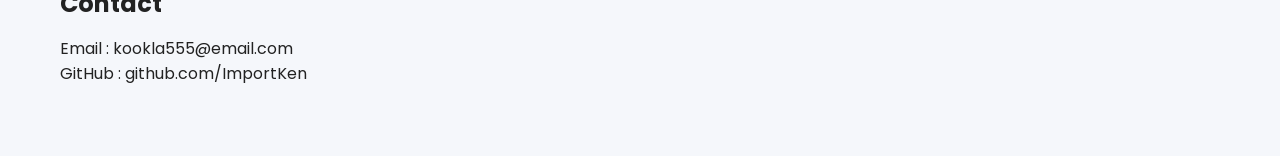
==== commit 19fec70c: "Update CV" ====
--- a/index.html
+++ b/index.html
@@ -1,369 +1,158 @@
-<html>
+<!DOCTYPE html>
+<html lang="en">
 <head>
-<title>Raster Graphics</title>
+    <meta charset="UTF-8">
+    <meta name="viewport" content="width=device-width, initial-scale=1.0">
+    <title>Watjapon Joojom | Portfolio</title>
+
+    <link rel="stylesheet" href="style.css">
+
+    <link rel="preconnect" href="https://fonts.googleapis.com">
+    <link href="https://fonts.googleapis.com/css2?family=Poppins:wght@300;400;500;600;700&display=swap" rel="stylesheet">
 </head>
+
 <body>
 
+<header>
 
-<canvas id="canvas" width="200" height="200"
-style="width:500px; height:500px; border:1px solid #000; image-rendering: pixelated;">
-</canvas>
+<nav>
 
-<script>
-const canvas = document.getElementById('canvas');
-const ctx = canvas.getContext('2d');
-const imageData = ctx.createImageData(canvas.width, canvas.height);
-const pixels = imageData.data; // Array of color [R,G,B,A, R,G,B,A, ...]
+<div class="logo">
+WJ.
+</div>
 
-function putPixel(x, y, r, g, b, a = 255) {
-  const idx = (y * canvas.width + x) * 4; // หา index แรกของ pixel (x,y)
-  pixels[idx] = r;
-  pixels[idx + 1] = g;
-  pixels[idx + 2] = b;
-  pixels[idx + 3] = a;
-}
+<ul>
 
-function drawLine(x1, y1, x2, y2, r, g, b, a = 255) {
-  const dx = Math.abs(x2 - x1);
-  const dy = Math.abs(y2 - y1);
+<li><a href="#about">About</a></li>
+<li><a href="#skills">Skills</a></li>
+<li><a href="#projects">Projects</a></li>
+<li><a href="#contact">Contact</a></li>
 
-  if(dx > dy) {
-    const m = (y2 - y1) / (x2 - x1);
-    const c = y1 - m * x1;
-    for (let x = Math.min(x1, x2); x <= Math.max(x1, x2); x++) {
-      const y = Math.round(m * x + c);
-      putPixel(x, y, r, g, b, a);
-    }
-  } else {
-    const m = (x2 - x1) / (y2 - y1);
-    const c = x1 - m * y1;
-    for (let y = Math.min(y1, y2); y <= Math.max(y1, y2); y++) {
-      const x = Math.round(m * y + c);
-      putPixel(x, y, r, g, b, a);
-    }
-  }
-}
+</ul>
 
-function drawRect(x1, y1, x2, y2, r, g, b, a = 255) {
-  drawLine(x1, y1, x2, y1, r, g, b, a); // Top edge
-  drawLine(x2, y1, x2, y2, r, g, b, a); // Right edge
-  drawLine(x2, y2, x1, y2, r, g, b, a); // Bottom edge
-  drawLine(x1, y2, x1, y1, r, g, b, a); // Left edge
-}
+</nav>
 
-function drawRectFilled(x1, y1, x2, y2, r, g, b, a = 255) {
-  for (let y = y1; y <= y2; y++) {
-    for (let x = x1; x <= x2; x++) {
-      putPixel(x, y, r, g, b, a);
-    }
-  }
-}
+</header>
 
-function drawRectGradient(x1, y1, x2, y2, r1, g1, b1, r2, g2, b2) {
-  for (let y = y1; y <= y2; y++) {
-    const t = (y - y1) / (y2 - y1);
-    const r = Math.round(r1 * (1 - t) + r2 * t);
-    const g = Math.round(g1 * (1 - t) + g2 * t);
-    const b = Math.round(b1 * (1 - t) + b2 * t);
-    for (let x = x1; x <= x2; x++) {
-      putPixel(x, y, r, g, b);
-    }
-  }
-}
+<section class="hero">
 
-function drawEllipse(cx, cy, rx, ry, r, g, b, a = 255) {
-  for (let y = -ry; y <= ry; y++) {
-    for (let x = -rx; x <= rx; x++) {
-      if ((x * x) / (rx * rx) + (y * y) / (ry * ry) < 1) {
-        putPixel(cx + x, cy + y, r, g, b, a);
-      }
-    }
-  }
-}
+<div class="left">
 
-function drawSprite(sprite, x, y, r, g, b, a = 255) {
-  for (let j = 0; j < sprite.length; j++) {
-    for (let i = 0; i < sprite[j].length; i++) {
-      if (sprite[j][i] === 1) {
-        putPixel(x + i, y + j, r, g, b, a);
-      }
-    }
-  }
-}
+<h3>Hello 👋</h3>
 
-function drawSpriteRotateScale(sprite, x, y, degree, scaleX, scaleY, r, g, b, a = 255) {
-  for (let j = 0; j < sprite.length; j++) {
-    for (let i = 0; i < sprite[j].length; i++) {
-      if (sprite[j][i] === 1) {
-        
-        // Center the pixel coordinates
-        const cX = i - (sprite[j].length / 2);
-        const cY = j - (sprite.length / 2);
+<h1>I'm <span>Watcharapol Jujome</span></h1>
 
-        // Rotate
-        const rad = degree * Math.PI / 180;
-        const x_rotated = Math.round(cX * Math.cos(rad) - cY * Math.sin(rad));
-        const y_rotated = Math.round(cX * Math.sin(rad) + cY * Math.cos(rad));
+<h2 id="typing"></h2>
 
-        // Scale
-        const x_rotated_scaled = Math.round(x_rotated * scaleX);
-        const y_rotated_scaled = Math.round(y_rotated * scaleY);
+<p>
+Computer Science Student
+who loves building beautiful software.
+</p>
 
-        //putPixel(x + x_rotated_scaled, y + y_rotated_scaled, r, g, b, a);
-        drawEllipse(x + x_rotated_scaled, y + y_rotated_scaled, Math.round(scaleX), Math.round(scaleY), r, g, b, a); // Draw a small ellipse instead of a pixel
-      }
-    }
-  }
-}
+<div class="buttons">
 
-function drawSprite24BitRotateScale(sprite, x, y, degree, scaleX, scaleY) {
-  for (let j = 0; j < sprite.length; j++) {
-    for (let i = 0; i < sprite[j].length; i++) {
-      const color = sprite[j][i];
+<a href="assets/resume.pdf" class="btn">
+Download CV
+</a>
 
-      if (color !== null) {
-        const r = (color >> 16) & 255;
-        const g = (color >> 8) & 255;
-        const b = color & 255;
+<a href="#projects" class="btn outline">
+Projects
+</a>
 
-        // Center the pixel coordinates
-        const cX = i - (sprite[j].length / 2);
-        const cY = j - (sprite.length / 2);
+</div>
 
-        // Rotate
-        const rad = degree * Math.PI / 180;
-        const x_rotated = Math.round(cX * Math.cos(rad) - cY * Math.sin(rad));
-        const y_rotated = Math.round(cX * Math.sin(rad) + cY * Math.cos(rad));
+</div>
 
-        // Scale
-        const x_rotated_scaled = Math.round(x_rotated * scaleX);
-        const y_rotated_scaled = Math.round(y_rotated * scaleY);  
+<div class="right">
 
-        putPixel(x + x_rotated_scaled, y + y_rotated_scaled, r, g, b);
-      }
-    }
-  }
-}
+<img src="assets/profile.jpg">
 
+</div>
 
+</section>
 
+<section id="about">
 
+<h2>About Me</h2>
 
+<p>
 
-function toScaledMousePos(posX, posY) {
-  const rect = canvas.getBoundingClientRect();
-  const scaleX = canvas.width / rect.width;
-  const scaleY = canvas.height / rect.height;
-  return {
-    x: Math.floor((posX - rect.left) * scaleX),
-    y: Math.floor((posY - rect.top) * scaleY)
-  };
-}
+I'm a Computer Science student passionate about Full Stack Development,
+UI Design and Artificial Intelligence.
 
+</p>
 
-const spaceInvaderSprite = [
-            [0, 1, 1, 0, 0, 0, 0, 0, 0, 0, 0, 0, 0, 0, 1, 1],
-            [0, 1, 1, 0, 0, 0, 0, 1, 1, 1, 0, 0, 0, 0, 1, 1],
-            [0, 1, 1, 0, 0, 0, 1, 1, 1, 1, 1, 1, 0, 0, 1, 1],
-            [0, 1, 1, 0, 1, 1, 1, 1, 1, 1, 1, 1, 1, 0, 1, 1],
-            [0, 1, 1, 0, 1, 0, 0, 0, 0, 0, 0, 0, 1, 0, 1, 1],
-            [0, 1, 1, 0, 1, 0, 0, 0, 0, 0, 0, 0, 1, 0, 1, 1],
-            [0, 1, 1, 0, 1, 0, 0, 0, 0, 0, 0, 0, 1, 0, 1, 1],
-            [0, 1, 1, 1, 1, 0, 0, 1, 1, 0, 0, 1, 1, 1, 1, 0],
-            [1, 0, 1, 1, 0, 1, 1, 0, 0, 1, 1, 0, 1, 1, 0, 1],
-            [1, 1, 1, 1, 1, 1, 1, 1, 1, 1, 1, 1, 1, 1, 1, 1],
-            [1, 1, 1, 0, 1, 1, 1, 1, 1, 1, 1, 1, 1, 0, 1, 1],
-            [0, 1, 1, 1, 1, 1, 1, 1, 1, 1, 1, 1, 1, 1, 1, 0],
-            [0, 0, 1, 1, 1, 1, 1, 1, 1, 1, 1, 1, 1, 1, 0, 0],
-            [0, 0, 0, 1, 1, 1, 1, 0, 0, 1, 1, 1, 1, 0, 0, 0],
-            [0, 0, 0, 0, 1, 1, 0, 0, 0, 0, 1, 1, 0, 0, 0, 0],
-        ];   
-const smileSprite16x16 = [
-            [0, 0, 0, 0, 0, 0, 0, 0, 0, 0, 0, 0, 0, 0, 0, 0],
-            [0, 0, 0, 0, 0, 1, 1, 1, 1, 1, 1, 0, 0, 0, 0, 0],
-            [0, 0, 0, 1, 1, 0, 0, 0, 0, 0, 0, 1, 1, 0, 0, 0],
-            [0, 0, 1, 0, 0, 0, 0, 0, 0, 0, 0, 0, 0, 1, 0, 0],
-            [0, 1, 0, 0, 0, 0, 0, 0, 0, 0, 0, 0, 0, 0, 1, 0],
-            [0, 1, 0, 0, 1, 1, 0, 0, 0, 0, 1, 1, 0, 0, 1, 0],
-            [0, 1, 0, 0, 1, 1, 0, 0, 0, 0, 1, 1, 0, 0, 1, 0],
-            [0, 1, 0, 0, 0, 0, 0, 0, 0, 0, 0, 0, 0, 0, 1, 0],
-            [0, 1, 0, 0, 0, 0, 0, 0, 0, 0, 0, 0, 0, 0, 1, 0],
-            [0, 1, 0, 0, 1, 0, 0, 0, 0, 0, 0, 1, 0, 0, 1, 0],
-            [0, 1, 0, 0, 0, 1, 0, 0, 0, 0, 1, 0, 0, 0, 1, 0],
-            [0, 1, 0, 0, 0, 0, 1, 1, 1, 1, 0, 0, 0, 0, 1, 0],
-            [0, 0, 1, 0, 0, 0, 0, 0, 0, 0, 0, 0, 0, 1, 0, 0],
-            [0, 0, 0, 1, 1, 0, 0, 0, 0, 0, 0, 1, 1, 0, 0, 0],
-            [0, 0, 0, 0, 0, 1, 1, 1, 1, 1, 1, 0, 0, 0, 0, 0],
-            [0, 0, 0, 0, 0, 0, 0, 0, 0, 0, 0, 0, 0, 0, 0, 0],
-        ];
-const smileSprite24Bit = [
-  [null,       null,       0xB45309, 0xD97706, 0xD97706, 0xB45309, null,       null      ],
-  [null,       0xD97706,   0xFDE047, 0xFEF08A, 0xFEF08A, 0xFDE047, 0xD97706, null      ],
-  [0xB45309,   0xFDE047,   0x111827, 0xFDE047, 0xFDE047, 0x111827, 0xFDE047, 0xB45309  ],
-  [0xD97706,   0xFEF08A,   0x111827, 0xFEF08A, 0xFEF08A, 0x111827, 0xFEF08A, 0xD97706  ],
-  [0xD97706,   0xFDE047,   0xFDE047, 0xFDE047, 0xFDE047, 0xFDE047, 0xFDE047, 0xD97706  ],
-  [0xB45309,   0xFDE047,   0x111827, 0xFDE047, 0xFDE047, 0x111827, 0xFDE047, 0xB45309  ],
-  [null,       0xD97706,   0xFDE047, 0x111827, 0x111827, 0xFDE047, 0xD97706, null      ],
-  [null,       null,       0xB45309, 0xD97706, 0xD97706, 0xB45309, null,       null      ],
-];
+</section>
 
-// Literal 32x32 array: each item is 0xRRGGBB or null.
-const smileSprite24Bit32x32 = [
-  [null, null, null, null, null, null, null, null, null, null, null, null, null, null, null, null, null, null, null, null, null, null, null, null, null, null, null, null, null, null, null, null],
-  [null, null, null, null, null, null, null, null, null, null, null, null, 0xC76A08, 0xC76A08, 0xC76A08, 0xC76A08, 0xC76A08, 0xC76A08, 0xC76A08, 0xC76A08, null, null, null, null, null, null, null, null, null, null, null, null],
-  [null, null, null, null, null, null, null, null, null, 0xC76A08, 0xC76A08, 0xC76A08, 0xC76A08, 0xFFDF48, 0xFFDF48, 0xFFDF48, 0xFFDF48, 0xFFDF48, 0xFFDF48, 0xC76A08, 0xC76A08, 0xC76A08, 0xC76A08, null, null, null, null, null, null, null, null, null],
-  [null, null, null, null, null, null, null, null, 0xC76A08, 0xC76A08, 0xFFDE47, 0xFFDE47, 0xFFDE47, 0xFFDE47, 0xFFDE47, 0xFFDE47, 0xFFDE47, 0xFFDE47, 0xFFDE47, 0xFFDE47, 0xFFDE47, 0xFFDE47, 0xC76A08, 0xC76A08, null, null, null, null, null, null, null, null],
-  [null, null, null, null, null, null, 0xC76A08, 0xC76A08, 0xFFDD45, 0xFFDD45, 0xFFDD45, 0xFFDD45, 0xFFDD45, 0xFFDD45, 0xFFDD45, 0xFFDD45, 0xFFDD45, 0xFFDD45, 0xFFDD45, 0xFFDD45, 0xFFDD45, 0xFFDD45, 0xFFDD45, 0xFFDD45, 0xC76A08, 0xC76A08, null, null, null, null, null, null],
-  [null, null, null, null, null, 0xC76A08, 0xC76A08, 0xFFDC44, 0xFFDC44, 0xFFDC44, 0xFFDC44, 0xFFDC44, 0xFFDC44, 0xFFDC44, 0xFFDC44, 0xFFDC44, 0xFFDC44, 0xFFDC44, 0xFFDC44, 0xFFDC44, 0xFFDC44, 0xFFDC44, 0xFFDC44, 0xFFDC44, 0xFFDC44, 0xC76A08, 0xC76A08, null, null, null, null, null],
-  [null, null, null, null, 0xC76A08, 0xC76A08, 0xFFDA43, 0xFFDA43, 0xFFDA43, 0xFFDA43, 0xFFDA43, 0xFFDA43, 0xFFDA43, 0xFFDA43, 0xFFDA43, 0xFFDA43, 0xFFDA43, 0xFFDA43, 0xFFDA43, 0xFFDA43, 0xFFDA43, 0xFFDA43, 0xFFDA43, 0xFFDA43, 0xFFDA43, 0xFFDA43, 0xC76A08, 0xC76A08, null, null, null, null],
-  [null, null, null, null, 0xC76A08, 0xFFD942, 0xFFD942, 0xFFD942, 0xFFD942, 0xFFD942, 0xFFD942, 0xFFD942, 0xFFD942, 0xFFD942, 0xFFD942, 0xFFD942, 0xFFD942, 0xFFD942, 0xFFD942, 0xFFD942, 0xFFD942, 0xFFD942, 0xFFD942, 0xFFD942, 0xFFD942, 0xFFD942, 0xFFD942, 0xC76A08, null, null, null, null],
-  [null, null, null, 0xC76A08, 0xFFD841, 0xFFD841, 0xFFD841, 0xFFD841, 0xFFD841, 0xFFD841, 0xFFD841, 0xFFD841, 0xFFD841, 0xFFD841, 0xFFD841, 0xFFD841, 0xFFD841, 0xFFD841, 0xFFD841, 0xFFD841, 0xFFD841, 0xFFD841, 0xFFD841, 0xFFD841, 0xFFD841, 0xFFD841, 0xFFD841, 0xFFD841, 0xC76A08, null, null, null],
-  [null, null, 0xC76A08, 0xC76A08, 0xFFD640, 0xFFD640, 0xFFD640, 0xFFD640, 0xFFD640, 0x3B2507, 0x3B2507, 0x3B2507, 0xFFD640, 0xFFD640, 0xFFD640, 0xFFD640, 0xFFD640, 0xFFD640, 0xFFD640, 0xFFD640, 0x3B2507, 0x3B2507, 0x3B2507, 0xFFD640, 0xFFD640, 0xFFD640, 0xFFD640, 0xFFD640, 0xC76A08, 0xC76A08, null, null],
-  [null, null, 0xC76A08, 0xFFD53E, 0xFFD53E, 0xFFD53E, 0xFFD53E, 0xFFD53E, 0x3B2507, 0xFFFFFF, 0x3B2507, 0x3B2507, 0x3B2507, 0xFFD53E, 0xFFD53E, 0xFFD53E, 0xFFD53E, 0xFFD53E, 0xFFD53E, 0x3B2507, 0xFFFFFF, 0x3B2507, 0x3B2507, 0x3B2507, 0xFFD53E, 0xFFD53E, 0xFFD53E, 0xFFD53E, 0xFFD53E, 0xC76A08, null, null],
-  [null, null, 0xC76A08, 0xFFD43D, 0xFFD43D, 0xFFD43D, 0xFFD43D, 0xFFD43D, 0x3B2507, 0x3B2507, 0x3B2507, 0x3B2507, 0x3B2507, 0xFFD43D, 0xFFD43D, 0xFFD43D, 0xFFD43D, 0xFFD43D, 0xFFD43D, 0x3B2507, 0x3B2507, 0x3B2507, 0x3B2507, 0x3B2507, 0xFFD43D, 0xFFD43D, 0xFFD43D, 0xFFD43D, 0xFFD43D, 0xC76A08, null, null],
-  [null, 0xC76A08, 0xC76A08, 0xFFD33C, 0xFFD33C, 0xFFD33C, 0xFFD33C, 0xFFD33C, 0x3B2507, 0x3B2507, 0x3B2507, 0x3B2507, 0x3B2507, 0xFFD33C, 0xFFD33C, 0xFFD33C, 0xFFD33C, 0xFFD33C, 0xFFD33C, 0x3B2507, 0x3B2507, 0x3B2507, 0x3B2507, 0x3B2507, 0xFFD33C, 0xFFD33C, 0xFFD33C, 0xFFD33C, 0xFFD33C, 0xC76A08, 0xC76A08, null],
-  [null, 0xC76A08, 0xFFD13B, 0xFFD13B, 0xFFD13B, 0xFFD13B, 0xFFD13B, 0xFFD13B, 0xFFD13B, 0x3B2507, 0x3B2507, 0x3B2507, 0xFFD13B, 0xFFD13B, 0xFFD13B, 0xFFD13B, 0xFFD13B, 0xFFD13B, 0xFFD13B, 0xFFD13B, 0x3B2507, 0x3B2507, 0x3B2507, 0xFFD13B, 0xFFD13B, 0xFFD13B, 0xFFD13B, 0xFFD13B, 0xFFD13B, 0xFFD13B, 0xC76A08, null],
-  [null, 0xC76A08, 0xFFD03A, 0xFFD03A, 0xFFD03A, 0xFFD03A, 0xFFD03A, 0xFFD03A, 0xFFD03A, 0xFFD03A, 0xFFD03A, 0xFFD03A, 0xFFD03A, 0xFFD03A, 0xFFD03A, 0xFFD03A, 0xFFD03A, 0xFFD03A, 0xFFD03A, 0xFFD03A, 0xFFD03A, 0xFFD03A, 0xFFD03A, 0xFFD03A, 0xFFD03A, 0xFFD03A, 0xFFD03A, 0xFFD03A, 0xFFD03A, 0xFFD03A, 0xC76A08, null],
-  [null, 0xC76A08, 0xFFCF39, 0xFFCF39, 0xFFCF39, 0xFFCF39, 0xFFCF39, 0xFFCF39, 0xFFCF39, 0xFFCF39, 0xFFCF39, 0xFFCF39, 0xFFCF39, 0xFFCF39, 0xFFCF39, 0xFFCF39, 0xFFCF39, 0xFFCF39, 0xFFCF39, 0xFFCF39, 0xFFCF39, 0xFFCF39, 0xFFCF39, 0xFFCF39, 0xFFCF39, 0xFFCF39, 0xFFCF39, 0xFFCF39, 0xFFCF39, 0xFFCF39, 0xC76A08, null],
-  [null, 0xC76A08, 0xFFCD37, 0xFFCD37, 0xFFCD37, 0xFFCD37, 0xFFCD37, 0xF58B73, 0xFFCD37, 0xFFCD37, 0xFFCD37, 0xFFCD37, 0xFFCD37, 0xFFCD37, 0xFFCD37, 0xFFCD37, 0xFFCD37, 0xFFCD37, 0xFFCD37, 0xFFCD37, 0xFFCD37, 0xFFCD37, 0xFFCD37, 0xFFCD37, 0xF58B73, 0xFFCD37, 0xFFCD37, 0xFFCD37, 0xFFCD37, 0xFFCD37, 0xC76A08, null],
-  [null, 0xC76A08, 0xFFCC36, 0xFFCC36, 0xFFCC36, 0xF58B73, 0xF58B73, 0xF58B73, 0xF58B73, 0xF58B73, 0xFFCC36, 0xFFCC36, 0xFFCC36, 0xFFCC36, 0xFFCC36, 0xFFCC36, 0xFFCC36, 0xFFCC36, 0xFFCC36, 0xFFCC36, 0xFFCC36, 0xFFCC36, 0xF58B73, 0xF58B73, 0xF58B73, 0xF58B73, 0xF58B73, 0xFFCC36, 0xFFCC36, 0xFFCC36, 0xC76A08, null],
-  [null, 0xC76A08, 0xFFCB35, 0xFFCB35, 0xF58B73, 0xF58B73, 0xF58B73, 0xF58B73, 0xF58B73, 0xF58B73, 0xF58B73, 0xFFCB35, 0xFFCB35, 0xFFCB35, 0xFFCB35, 0xFFCB35, 0xFFCB35, 0xFFCB35, 0xFFCB35, 0xFFCB35, 0xFFCB35, 0xF58B73, 0xF58B73, 0xF58B73, 0xF58B73, 0xF58B73, 0xF58B73, 0xF58B73, 0xFFCB35, 0xFFCB35, 0xC76A08, null],
-  [null, 0xC76A08, 0xC76A08, 0xFFC934, 0xFFC934, 0xF58B73, 0xF58B73, 0xF58B73, 0xF58B73, 0xF58B73, 0xFFC934, 0xFFC934, 0xFFC934, 0xFFC934, 0xFFC934, 0xFFC934, 0xFFC934, 0xFFC934, 0xFFC934, 0xFFC934, 0xFFC934, 0xFFC934, 0xF58B73, 0xF58B73, 0xF58B73, 0xF58B73, 0xF58B73, 0xFFC934, 0xFFC934, 0xC76A08, 0xC76A08, null],
-  [null, null, 0xC76A08, 0xFFC833, 0xFFC833, 0xFFC833, 0xFFC833, 0xF58B73, 0xFFC833, 0x7A2E0B, 0x7A2E0B, 0xFFC833, 0xFFC833, 0xFFC833, 0xFFC833, 0xFFC833, 0xFFC833, 0xFFC833, 0xFFC833, 0xFFC833, 0xFFC833, 0x7A2E0B, 0x7A2E0B, 0xFFC833, 0xF58B73, 0xFFC833, 0xFFC833, 0xFFC833, 0xFFC833, 0xC76A08, null, null],
-  [null, null, 0xC76A08, 0xFFC732, 0xFFC732, 0xFFC732, 0xFFC732, 0xFFC732, 0xFFC732, 0x7A2E0B, 0x7A2E0B, 0x7A2E0B, 0x7A2E0B, 0xFFC732, 0xFFC732, 0xFFC732, 0xFFC732, 0xFFC732, 0xFFC732, 0x7A2E0B, 0x7A2E0B, 0x7A2E0B, 0x7A2E0B, 0xFFC732, 0xFFC732, 0xFFC732, 0xFFC732, 0xFFC732, 0xFFC732, 0xC76A08, null, null],
-  [null, null, 0xC76A08, 0xC76A08, 0xFFC630, 0xFFC630, 0xFFC630, 0xFFC630, 0xFFC630, 0xFFC630, 0x7A2E0B, 0x7A2E0B, 0x7A2E0B, 0x7A2E0B, 0x7A2E0B, 0x7A2E0B, 0x7A2E0B, 0x7A2E0B, 0x7A2E0B, 0x7A2E0B, 0x7A2E0B, 0x7A2E0B, 0xFFC630, 0xFFC630, 0xFFC630, 0xFFC630, 0xFFC630, 0xFFC630, 0xC76A08, 0xC76A08, null, null],
-  [null, null, null, 0xC76A08, 0xFFC42F, 0xFFC42F, 0xFFC42F, 0xFFC42F, 0xFFC42F, 0xFFC42F, 0xFFC42F, 0x7A2E0B, 0x7A2E0B, 0x7A2E0B, 0x7A2E0B, 0x7A2E0B, 0x7A2E0B, 0x7A2E0B, 0x7A2E0B, 0x7A2E0B, 0x7A2E0B, 0xFFC42F, 0xFFC42F, 0xFFC42F, 0xFFC42F, 0xFFC42F, 0xFFC42F, 0xFFC42F, 0xC76A08, null, null, null],
-  [null, null, null, null, 0xC76A08, 0xFFC32E, 0xFFC32E, 0xFFC32E, 0xFFC32E, 0xFFC32E, 0xFFC32E, 0xFFC32E, 0xFFC32E, 0x7A2E0B, 0x7A2E0B, 0x7A2E0B, 0x7A2E0B, 0x7A2E0B, 0x7A2E0B, 0xFFC32E, 0xFFC32E, 0xFFC32E, 0xFFC32E, 0xFFC32E, 0xFFC32E, 0xFFC32E, 0xFFC32E, 0xC76A08, null, null, null, null],
-  [null, null, null, null, 0xC76A08, 0xC76A08, 0xFFC22D, 0xFFC22D, 0xFFC22D, 0xFFC22D, 0xFFC22D, 0xFFC22D, 0xFFC22D, 0xFFC22D, 0xFFC22D, 0xFFC22D, 0xFFC22D, 0xFFC22D, 0xFFC22D, 0xFFC22D, 0xFFC22D, 0xFFC22D, 0xFFC22D, 0xFFC22D, 0xFFC22D, 0xFFC22D, 0xC76A08, 0xC76A08, null, null, null, null],
-  [null, null, null, null, null, 0xC76A08, 0xC76A08, 0xFFC02C, 0xFFC02C, 0xFFC02C, 0xFFC02C, 0xFFC02C, 0xFFC02C, 0xFFC02C, 0xFFC02C, 0xFFC02C, 0xFFC02C, 0xFFC02C, 0xFFC02C, 0xFFC02C, 0xFFC02C, 0xFFC02C, 0xFFC02C, 0xFFC02C, 0xFFC02C, 0xC76A08, 0xC76A08, null, null, null, null, null],
-  [null, null, null, null, null, null, 0xC76A08, 0xC76A08, 0xFFBF2B, 0xFFBF2B, 0xFFBF2B, 0xFFBF2B, 0xFFBF2B, 0xFFBF2B, 0xFFBF2B, 0xFFBF2B, 0xFFBF2B, 0xFFBF2B, 0xFFBF2B, 0xFFBF2B, 0xFFBF2B, 0xFFBF2B, 0xFFBF2B, 0xFFBF2B, 0xC76A08, 0xC76A08, null, null, null, null, null, null],
-  [null, null, null, null, null, null, null, null, 0xC76A08, 0xC76A08, 0xFFBE29, 0xFFBE29, 0xFFBE29, 0xFFBE29, 0xFFBE29, 0xFFBE29, 0xFFBE29, 0xFFBE29, 0xFFBE29, 0xFFBE29, 0xFFBE29, 0xFFBE29, 0xC76A08, 0xC76A08, null, null, null, null, null, null, null, null],
-  [null, null, null, null, null, null, null, null, null, 0xC76A08, 0xC76A08, 0xC76A08, 0xC76A08, 0xFFBD28, 0xFFBD28, 0xFFBD28, 0xFFBD28, 0xFFBD28, 0xFFBD28, 0xC76A08, 0xC76A08, 0xC76A08, 0xC76A08, null, null, null, null, null, null, null, null, null],
-  [null, null, null, null, null, null, null, null, null, null, null, null, 0xC76A08, 0xC76A08, 0xC76A08, 0xC76A08, 0xC76A08, 0xC76A08, 0xC76A08, 0xC76A08, null, null, null, null, null, null, null, null, null, null, null, null],
-  [null, null, null, null, null, null, null, null, null, null, null, null, null, null, null, null, null, null, null, null, null, null, null, null, null, null, null, null, null, null, null, null],
-];
-const wolfSprite16Bit = [
-[null,null,null,null,0x2B2B2B,0x2B2B2B,null,null,null,null,0x2B2B2B,0x2B2B2B,null,null,null,null],
-[null,null,null,0x2B2B2B,0x555555,0x555555,0x2B2B2B,null,null,0x2B2B2B,0x555555,0x555555,0x2B2B2B,null,null,null],
-[null,null,0x2B2B2B,0x555555,0x777777,0x777777,0x555555,0x2B2B2B,0x2B2B2B,0x555555,0x777777,0x777777,0x555555,0x2B2B2B,null,null],
-[null,0x2B2B2B,0x555555,0x777777,0x999999,0x999999,0x777777,0x555555,0x555555,0x777777,0x999999,0x999999,0x777777,0x555555,0x2B2B2B,null],
-[0x2B2B2B,0x555555,0x777777,0x999999,0xCCCCCC,0xCCCCCC,0x999999,0x777777,0x777777,0x999999,0xCCCCCC,0xCCCCCC,0x999999,0x777777,0x555555,0x2B2B2B],
-[0x2B2B2B,0x555555,0x777777,0xCCCCCC,0xCCCCCC,0xCCCCCC,0xCCCCCC,0x777777,0x777777,0xCCCCCC,0xCCCCCC,0xCCCCCC,0xCCCCCC,0x777777,0x555555,0x2B2B2B],
-[0x2B2B2B,0x555555,0x777777,0xCCCCCC,0x33CCFF,0xCCCCCC,0xCCCCCC,0x777777,0x777777,0xCCCCCC,0xCCCCCC,0x33CCFF,0xCCCCCC,0x777777,0x555555,0x2B2B2B],
-[0x2B2B2B,0x555555,0x777777,0xCCCCCC,0x111111,0xCCCCCC,0xCCCCCC,0x777777,0x777777,0xCCCCCC,0xCCCCCC,0x111111,0xCCCCCC,0x777777,0x555555,0x2B2B2B],
-[0x2B2B2B,0x555555,0x777777,0xCCCCCC,0xCCCCCC,0xCCCCCC,0xCCCCCC,0xEEEEEE,0xEEEEEE,0xCCCCCC,0xCCCCCC,0xCCCCCC,0xCCCCCC,0x777777,0x555555,0x2B2B2B],
-[0x2B2B2B,0x555555,0x777777,0xCCCCCC,0xEEEEEE,0xEEEEEE,0xEEEEEE,0xEEEEEE,0xEEEEEE,0xEEEEEE,0xEEEEEE,0xEEEEEE,0xCCCCCC,0x777777,0x555555,0x2B2B2B],
-[null,0x2B2B2B,0x555555,0x777777,0xEEEEEE,0xEEEEEE,0x111111,0x111111,0x111111,0x111111,0xEEEEEE,0xEEEEEE,0x777777,0x555555,0x2B2B2B,null],
-[null,null,0x2B2B2B,0x555555,0x777777,0xEEEEEE,0xEEEEEE,0xAA6666,0xAA6666,0xEEEEEE,0xEEEEEE,0x777777,0x555555,0x2B2B2B,null,null],
-[null,null,null,0x2B2B2B,0x555555,0x777777,0xEEEEEE,0xEEEEEE,0xEEEEEE,0xEEEEEE,0x777777,0x555555,0x2B2B2B,null,null,null],
-[null,null,null,null,0x2B2B2B,0x555555,0x777777,0x777777,0x777777,0x777777,0x555555,0x2B2B2B,null,null,null,null],
-[null,null,null,null,null,0x2B2B2B,0x555555,0x555555,0x555555,0x555555,0x2B2B2B,null,null,null,null,null],
-[null,null,null,null,null,null,0x2B2B2B,0x2B2B2B,0x2B2B2B,0x2B2B2B,null,null,null,null,null,null],
-];
+<section id="skills">
 
-let isDragging = false; 
-let previousX = 0;
-let previousY = 0;
-let r = 0, g = 0, b = 0, a = 255; // Default color
-let degree = 0; // Default rotation degree
-let scale = 1;
-let mouseX = 0, mouseY = 0; // Mouse position
-let scaling = 0; // Default scaling factor
-let roatating = 0; // Default rotation factor
+<h2>Skills</h2>
 
-canvas.addEventListener('click', (event) => {
+<div class="skills">
 
-});
+<span>HTML</span>
+<span>CSS</span>
+<span>JavaScript</span>
+<span>Java</span>
+<span>Flutter</span>
+<span>Python</span>
+<span>MySQL</span>
+<span>Git</span>
 
-canvas.addEventListener('mousedown', (event) => {
-  isDragging = true;
-  console.log('Mouse down', event.offsetX, event.offsetY);
-});
+</div>
 
-canvas.addEventListener('mouseup', (event) => {
-  isDragging = false;
-  console.log('Mouse up', event.offsetX, event.offsetY);
-});
+</section>
 
-canvas.addEventListener('mousemove', (event) => {
+<section id="projects">
 
-  const { x, y } = toScaledMousePos(event.clientX, event.clientY);
+<h2>Projects</h2>
 
-  mouseX = x;
-  mouseY = y;
+<div class="cards">
 
-  if(isDragging) {
-    drawLine(previousX, previousY, x, y, r, g, b); // Draw a line from previous position to current position with the current color
-    //putPixel(x, y, r, g, b); // Draw a pixel at current position with the current color
-    ctx.putImageData(imageData, 0, 0);
-  }
-  previousX = x;
-  previousY = y;
-});
+<div class="card">
 
-window.addEventListener('keydown', (event) => {
-  console.log('Key down:', event.key);
-  if(event.key === '1') {
-    r = 255; g = 0; b = 0; // Change to red
-  }
-  else if(event.key === '2') {
-    r = 0; g = 255; b = 0; // Change to green
-  }
-  else if(event.key === '3') {
-    r = 0; g = 0; b = 255; // Change to blue
-  }
+<img src="https://picsum.photos/400/220">
 
+<h3>Painter Program</h3>
 
-  if(event.key === 'ArrowLeft') {
-    roatating = -1;
-  }
-  else if(event.key === 'ArrowRight') {
-    roatating = 1;
-  }
+<p>
+Paint Application
+</p>
 
-  if(event.key === 'ArrowUp') {
-    scaling = 0.1;
-  }
-  else if(event.key === 'ArrowDown') {
-    scaling = -0.1;
-  }
+<a href="project1.html">Project 1</a>
 
-});
-window.addEventListener('keyup', (event) => {
-  console.log('Key up:', event.key);
-  if(event.key === 'ArrowUp') {
-    scaling = 0;
-  }
-  else if(event.key === 'ArrowDown') {
-    scaling = 0;
-  }
+</div>
 
-  if(event.key === 'ArrowLeft') {
-    roatating = 0;
-  }
-  else if(event.key === 'ArrowRight') {
-    roatating = 0;
-  }
-});
+<div class="card">
 
+<img src="https://picsum.photos/401/220">
 
+<h3>Raster Graphics</h3>
 
+<p>
+Pixel-based Drawing Application
+</p>
 
-ctx.putImageData(imageData, 0, 0);
+<a href="project2.html">Project 2</a>
+</a>
 
-function animate() {
-  drawRectFilled(0, 0, canvas.width - 1, canvas.height - 1, 255, 255, 255); // Clear the canvas with black
-  scale += scaling; // Update scale based on key press
-  degree += roatating; // Update rotation based on key press
+</div>
 
-  //drawSpriteRotateScale(smileSprite16x16, mouseX, mouseY, degree, scale, scale, 0, 0, 255); // Draw a cyan space invader sprite with rotation and scaling
-  drawSprite24BitRotateScale(wolfSprite16Bit, mouseX, mouseY, degree, scale, scale); // Draw a cyan space invader sprite with rotation and scaling
-  ctx.putImageData(imageData, 0, 0);
-  requestAnimationFrame(animate);
-}
-animate();
+</div>
 
+</section>
 
-</script>
+<section id="contact">
+
+<h2>Contact</h2>
+
+<p>Email : kookla555@email.com</p>
+
+<p>GitHub : github.com/ImportKen</p>
+
+</section>
+
+<script src="script.js"></script>
+
 </body>
-</html>
+</html>
--- a/style.css
+++ b/style.css
@@ -0,0 +1,232 @@
+*{
+margin:0;
+padding:0;
+box-sizing:border-box;
+font-family:Poppins,sans-serif;
+scroll-behavior:smooth;
+}
+
+body{
+
+background:#f5f7fb;
+color:#222;
+
+}
+
+header{
+
+position:fixed;
+top:0;
+width:100%;
+background:white;
+box-shadow:0 5px 20px rgba(0,0,0,.05);
+z-index:999;
+
+}
+
+nav{
+
+max-width:1200px;
+margin:auto;
+
+display:flex;
+justify-content:space-between;
+align-items:center;
+
+padding:20px;
+
+}
+
+.logo{
+
+font-size:28px;
+font-weight:bold;
+color:#2563eb;
+
+}
+
+ul{
+
+display:flex;
+gap:30px;
+list-style:none;
+
+}
+
+a{
+
+text-decoration:none;
+color:#333;
+
+}
+
+.hero{
+
+max-width:1200px;
+margin:auto;
+
+padding:150px 20px;
+
+display:flex;
+align-items:center;
+justify-content:space-between;
+gap:80px;
+
+}
+
+.left{
+
+flex:1;
+
+}
+
+.right{
+
+flex:1;
+text-align:center;
+
+}
+
+.right img{
+
+width:320px;
+border-radius:50%;
+box-shadow:0 20px 50px rgba(0,0,0,.15);
+
+}
+
+h1{
+
+font-size:60px;
+
+}
+
+h1 span{
+
+color:#2563eb;
+
+}
+
+h2{
+
+margin:15px 0;
+
+}
+
+.buttons{
+
+margin-top:30px;
+display:flex;
+gap:15px;
+
+}
+
+.btn{
+
+padding:15px 30px;
+border-radius:12px;
+background:#2563eb;
+color:white;
+
+}
+
+.outline{
+
+background:white;
+border:2px solid #2563eb;
+color:#2563eb;
+
+}
+
+section{
+
+max-width:1200px;
+margin:auto;
+padding:70px 20px;
+
+}
+
+.skills{
+
+display:flex;
+flex-wrap:wrap;
+gap:15px;
+
+}
+
+.skills span{
+
+padding:12px 25px;
+background:white;
+border-radius:50px;
+box-shadow:0 5px 15px rgba(0,0,0,.08);
+
+}
+
+.cards{
+
+display:grid;
+grid-template-columns:repeat(auto-fit,minmax(320px,1fr));
+gap:30px;
+
+}
+
+.card{
+
+background:white;
+border-radius:20px;
+overflow:hidden;
+box-shadow:0 10px 30px rgba(0,0,0,.08);
+transition:.3s;
+
+}
+
+.card:hover{
+
+transform:translateY(-10px);
+
+}
+
+.card img{
+
+width:100%;
+
+}
+
+.card h3{
+
+padding:20px 20px 10px;
+
+}
+
+.card p{
+
+padding:0 20px;
+
+}
+
+.card a{
+
+display:inline-block;
+padding:20px;
+color:#2563eb;
+font-weight:bold;
+
+}
+
+@media(max-width:900px){
+
+.hero{
+
+flex-direction:column-reverse;
+text-align:center;
+
+}
+
+.buttons{
+
+justify-content:center;
+
+}
+
+}
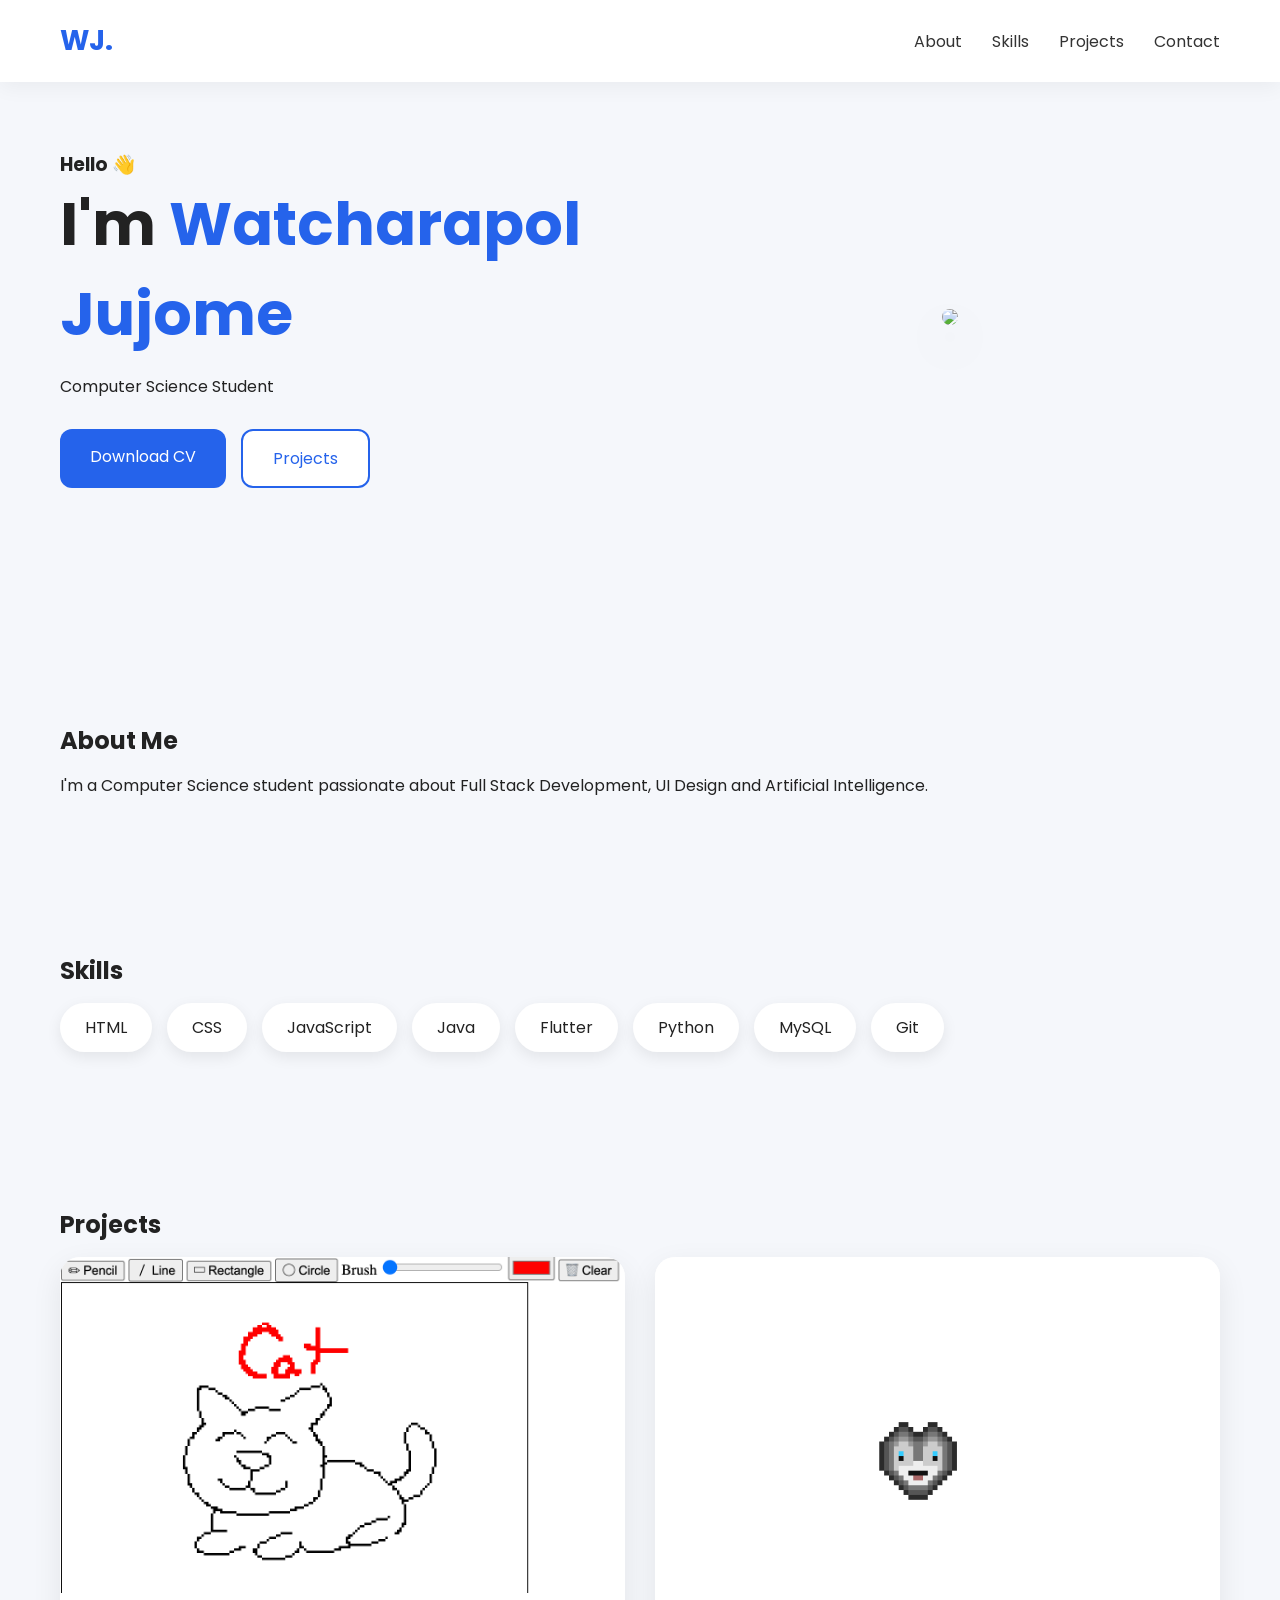
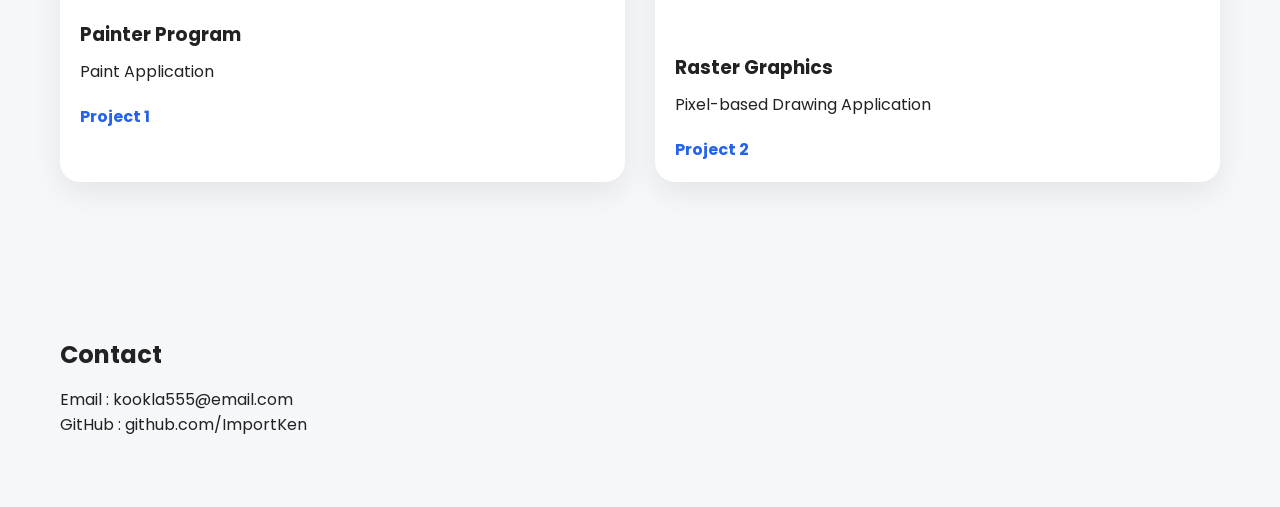
==== commit 8c0efd58: "Update version1.3 CV" ====
--- a/index.html
+++ b/index.html
@@ -46,7 +46,6 @@
 
 <p>
 Computer Science Student
-who loves building beautiful software.
 </p>
 
 <div class="buttons">
@@ -76,10 +75,8 @@
 <h2>About Me</h2>
 
 <p>
-
 I'm a Computer Science student passionate about Full Stack Development,
 UI Design and Artificial Intelligence.
-
 </p>
 
 </section>
@@ -111,7 +108,7 @@
 
 <div class="card">
 
-<img src="https://picsum.photos/400/220">
+<img src="image/Project1.png">
 
 <h3>Painter Program</h3>
 
@@ -125,7 +122,7 @@
 
 <div class="card">
 
-<img src="https://picsum.photos/401/220">
+<img src="image/Project2.png"> 
 
 <h3>Raster Graphics</h3>
 
